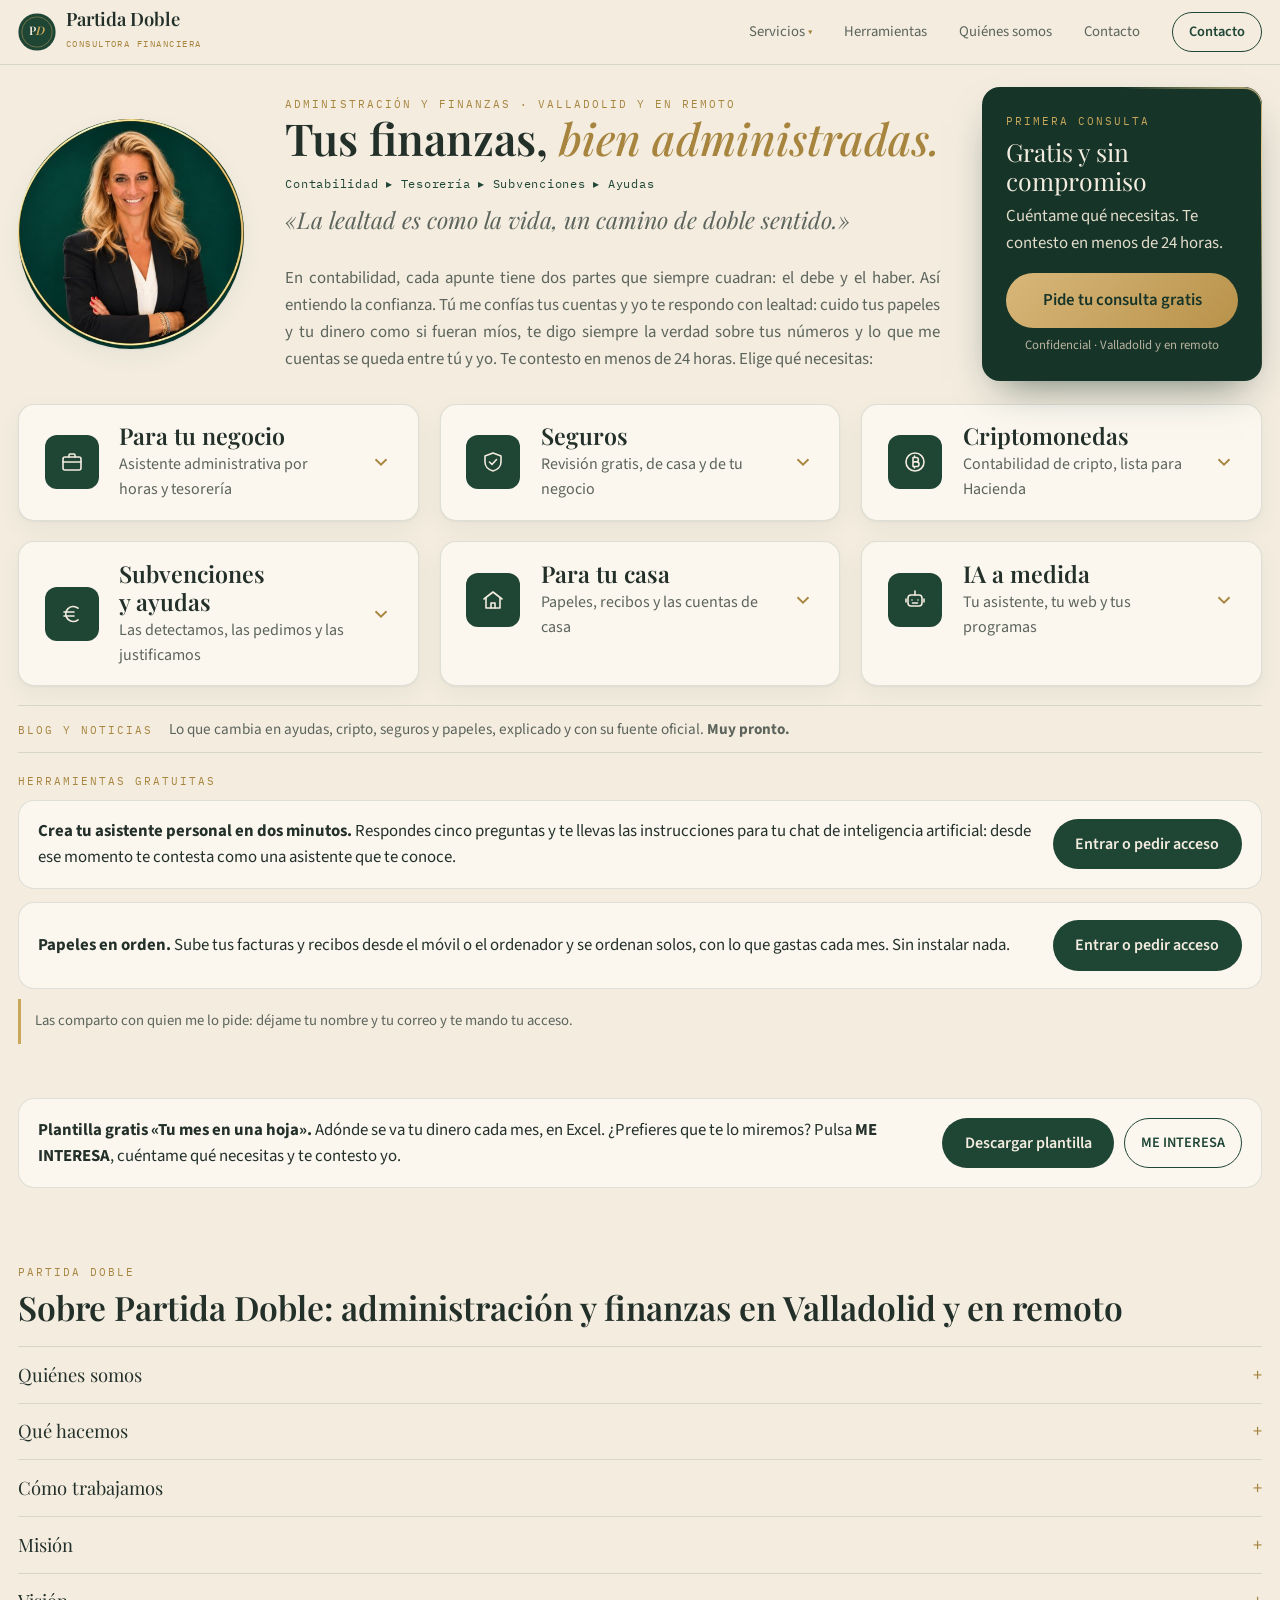
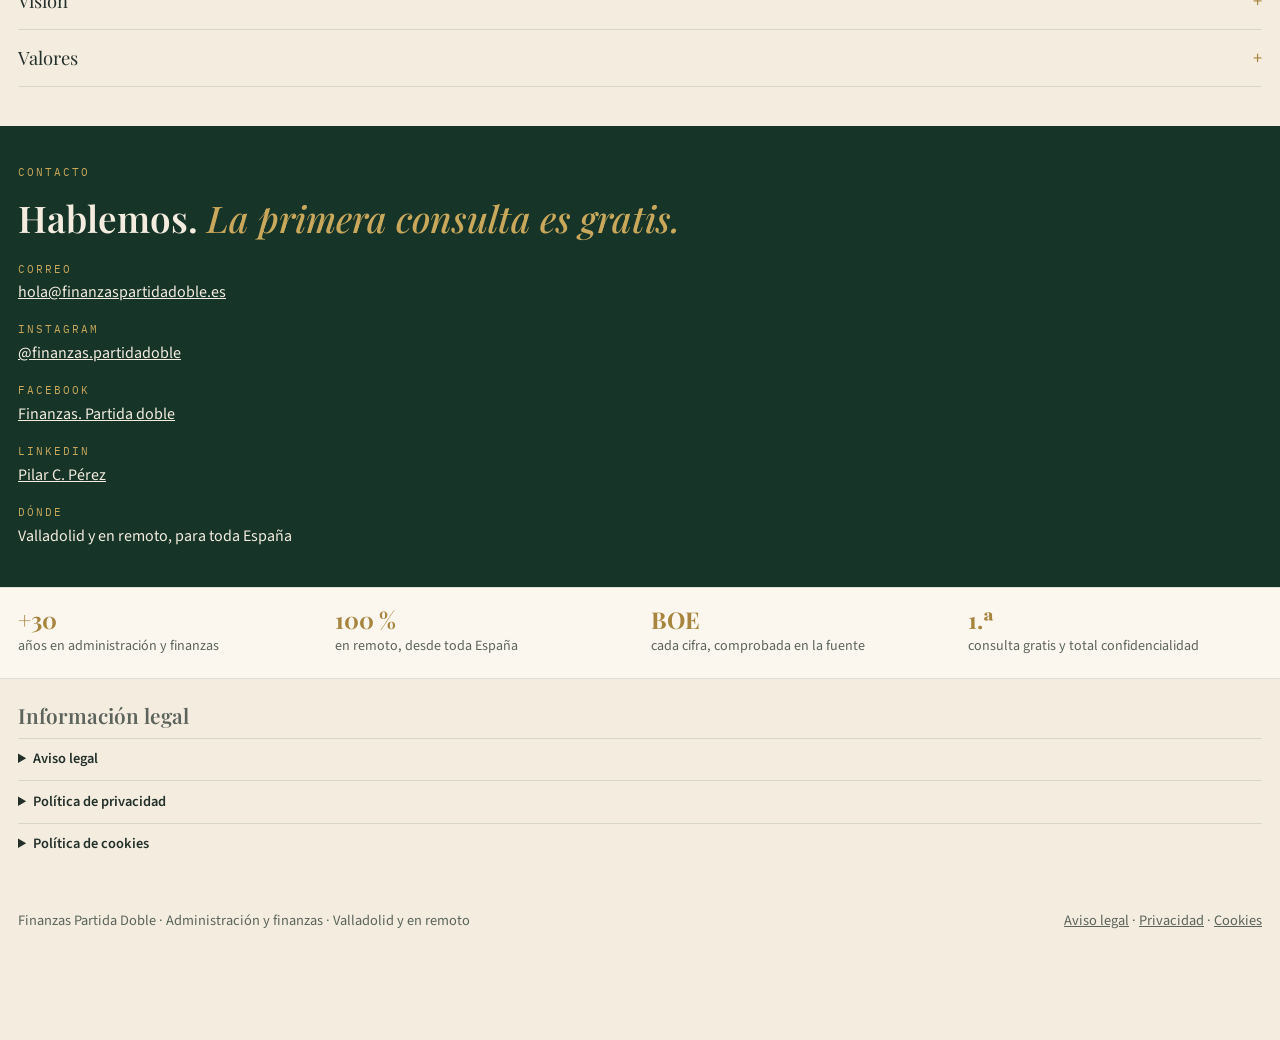
==== index.html @ 11293902 "Add files via upload" ====
<!doctype html>
<html lang="es"><head><meta charset="utf-8"><meta name="viewport" content="width=device-width,initial-scale=1,viewport-fit=cover"><meta name="robots" content="index,follow"><link rel="canonical" href="https://finanzaspartidadoble.es/">
<script type="application/ld+json">{"@context": "https://schema.org", "@type": "ProfessionalService", "name": "Finanzas Partida Doble", "url": "https://finanzaspartidadoble.es/", "image": "https://finanzaspartidadoble.es/foto_mapi.jpg", "email": "hola@finanzaspartidadoble.es", "areaServed": ["Valladolid", "Castilla y León", "España"], "founder": {"@type": "Person", "name": "Pilar C. Pérez"}, "sameAs": ["https://www.instagram.com/finanzas.partidadoble/", "https://www.facebook.com/profile.php?id=61596191204274", "https://www.linkedin.com/in/pilar-c-7b7757293/"], "description": "Asistente administrativa por horas, tesorería, subvenciones y ayudas, revisión de seguros, contabilidad de criptomonedas e IA a medida para autónomos, pequeñas empresas y familias."}</script>
<title>Finanzas Partida Doble · Administrativo por horas y subvenciones en Valladolid</title><link rel="icon" type="image/png" href="favicon.png"><link rel="apple-touch-icon" href="favicon.png">
<meta name="description" content="Asistente administrativa y administrativo por horas, tesorería para pymes y autónomos, revisión de seguros, criptomonedas ordenadas para la renta, gestión y justificación de subvenciones y ayudas del Estado, la Junta de Castilla y León y fondos europeos, y papeles de casa en orden. Valladolid y en remoto. Primera consulta gratis.">
<link rel="preconnect" href="https://fonts.googleapis.com">
<link rel="preconnect" href="https://fonts.gstatic.com" crossorigin>
<link rel="stylesheet" href="https://fonts.googleapis.com/css2?family=Playfair+Display:ital,wght@0,500;0,600;1,500&family=Source+Sans+3:wght@400;500;600&family=IBM+Plex+Mono:wght@500&display=swap">
<style>
:root{
  --fondo:#f3ecdf; --papel:#fbf7ef; --linea:#1f453522; --verde:#1f4535; --verde-h:#163428;
  --oro:#a8853f; --oro-s:#c9a85c; --tinta:#23302a; --tinta-2:#5c645c; --sobre-verde:#f3ecdf;
  --sombra:0 1px 2px #1f45350f,0 8px 24px #1f45350d;
  --f-tit:'Playfair Display',Georgia,'Times New Roman',serif;
  --f-txt:'Source Sans 3','Segoe UI',system-ui,-apple-system,sans-serif;
  --f-mono:'IBM Plex Mono',ui-monospace,Consolas,monospace;
}
@media (prefers-color-scheme: dark){:root:not([data-theme="light"]){
  --fondo:#13211b; --papel:#1a2c24; --linea:#c9a85c2b; --verde:#2b5a46; --verde-h:#0f1c17;
  --oro:#d2b06a; --oro-s:#d2b06a; --tinta:#ece4d2; --tinta-2:#b4b19f; --sobre-verde:#f3ecdf;
  --sombra:0 1px 2px #0006; color-scheme:dark}}
:root[data-theme="dark"]{
  --fondo:#13211b; --papel:#1a2c24; --linea:#c9a85c2b; --verde:#2b5a46; --verde-h:#0f1c17;
  --oro:#d2b06a; --oro-s:#d2b06a; --tinta:#ece4d2; --tinta-2:#b4b19f; --sobre-verde:#f3ecdf;
  --sombra:0 1px 2px #0006; color-scheme:dark}

*{box-sizing:border-box}
body{margin:0}
img{max-width:100%}
[hidden]{display:none!important}
body{background:var(--fondo);color:var(--tinta);font-family:var(--f-txt);font-size:1.05rem;line-height:1.55;padding-bottom:88px}
a{color:inherit}
:focus-visible{outline:2px solid var(--oro);outline-offset:3px}
.env{max-width:1280px;margin:0 auto;padding-left:max(18px,env(safe-area-inset-left,0px));padding-right:max(18px,env(safe-area-inset-right,0px))}
h1,h2,h3{font-family:var(--f-tit);font-weight:600;line-height:1.15;text-wrap:balance;margin:0}
.eti{font-family:var(--f-mono);font-size:.7rem;letter-spacing:.18em;text-transform:uppercase;color:var(--oro)}

/* cabecera */
.barra{position:sticky;top:env(safe-area-inset-top,0px);z-index:20;background:var(--fondo);border-bottom:1px solid var(--linea)}
body::before{content:"";position:fixed;inset:0 0 auto;height:env(safe-area-inset-top,0px);background:var(--fondo);z-index:21}
.barra .env{display:flex;align-items:center;justify-content:space-between;gap:1rem;padding-block:.65rem}
.marca{display:flex;align-items:center;gap:.6rem;text-decoration:none}
.marca svg{width:38px;height:38px;flex:none}
.marca b{font-family:var(--f-tit);font-size:1.15rem;font-weight:600;display:block;line-height:1.1}
.marca small{font-family:var(--f-mono);font-size:.58rem;letter-spacing:.16em;text-transform:uppercase;color:var(--oro)}
.btn{display:inline-flex;align-items:center;justify-content:center;gap:.4rem;font-weight:600;text-decoration:none;border-radius:999px;padding:.8rem 1.4rem;background:var(--verde);color:var(--sobre-verde);border:0;font-size:1rem;cursor:pointer}
.btn.fino{background:transparent;color:var(--verde);border:1.5px solid var(--verde);padding:.5rem 1rem;font-size:.9rem}
@media (prefers-color-scheme: dark){:root:not([data-theme="light"]) .btn.fino{color:var(--tinta);border-color:var(--oro)}}
:root[data-theme="dark"] .btn.fino{color:var(--tinta);border-color:var(--oro)}

/* portada */
.portada .env{padding-block:2rem 1.4rem;display:grid;grid-template-columns:auto 1fr;gap:1.2rem 1.4rem;align-items:center}
.foto{width:104px;height:104px;border-radius:50%;object-fit:cover;box-shadow:var(--sombra);max-width:100%}
.lema-foto{font-family:var(--f-tit);font-style:italic;font-size:clamp(1.3rem,4.2vw,1.65rem);line-height:1.3;color:var(--verde);margin:.8rem 0 0;max-width:30ch}
@media (prefers-color-scheme: dark){:root:not([data-theme="light"]) .lema-foto{color:var(--oro)}}
:root[data-theme="dark"] .lema-foto{color:var(--oro)}
.menu{display:flex;flex-wrap:wrap;gap:.35rem 1.2rem;padding-block:0 .6rem;font-size:.92rem}
.menu a{text-decoration:none;color:var(--tinta-2)}.menu a:hover{color:var(--oro)}
#quienes,#mision,#servicios,#contacto,#cripto,#blog{scroll-margin-top:110px}
.portada h1{font-size:clamp(1.9rem,6.4vw,3rem)}
.portada h1 i{font-style:italic;font-weight:500;color:var(--oro)}
.cuatro{margin-top:.6rem;font-family:var(--f-mono);font-size:.78rem;letter-spacing:.06em;color:var(--verde)}
@media (prefers-color-scheme: dark){:root:not([data-theme="light"]) .cuatro{color:var(--oro)}}
:root[data-theme="dark"] .cuatro{color:var(--oro)}
.portada p{grid-column:1/-1;margin:0;color:var(--tinta-2);max-width:80ch;font-size:1.1rem}
@media (min-width:760px){.foto{width:210px;height:210px;grid-row:span 2}.portada p{grid-column:2}}
@media (min-width:1100px){body .barra{display:flex;flex-wrap:wrap;align-items:center;max-width:1280px;margin:0 auto;padding-left:max(18px,env(safe-area-inset-left,0px));padding-right:max(18px,env(safe-area-inset-right,0px));left:0;right:0}body .barra .env{flex:1 1 auto;max-width:none;margin:0;padding:0;padding-block:.55rem}body .barra nav.menu{order:1;flex:0 0 auto;margin:0 0 0 auto;padding:0 2rem 0 0;max-width:none;display:flex;align-items:center;column-gap:2rem}body .barra .env .btn.fino{order:2}body .barra .env{display:contents}body .barra .marca{margin-right:auto;padding-block:.55rem}body .portada .env{padding-block:1.4rem 1rem;column-gap:2.6rem;row-gap:.6rem}body .portada .foto{width:180px;height:180px}body .portada h1{font-size:3.2rem}body .portada p{max-width:96ch;font-size:1.05rem;line-height:1.6}body .env.puertas{padding-block:.4rem 1.2rem}body .blog-linea{margin-bottom:1.2rem;padding-block:.7rem}body .puertas .puerta summary{min-height:112px;padding:1.1rem 1.6rem;grid-template-columns:54px 1fr 22px;column-gap:1.3rem}body .portada .lema-foto{font-size:1.75rem;margin-top:.5rem}body nav.menu{justify-content:flex-start;gap:.4rem 2.6rem}body .puertas .puerta .ico{width:54px;height:54px}body .puertas .puerta h2{font-size:1.45rem}body .puertas .puerta .que{font-size:1rem}body .env.puertas{gap:1.3rem}}

/* tres puertas */
.puertas{display:grid;gap:.9rem;padding-block:.6rem 2.2rem}
@media (min-width:640px){.puertas{grid-template-columns:repeat(2,1fr);align-items:stretch}}
@media (min-width:900px){.puertas{grid-template-columns:repeat(3,1fr)}}
.puerta summary{min-height:112px}
.puerta h2{font-size:1.16rem;line-height:1.2}
.puerta{background:var(--papel);border:1px solid var(--linea);border-radius:16px;box-shadow:var(--sombra);min-width:0;overflow:hidden}
.puerta summary{list-style:none;cursor:pointer;display:grid;grid-template-columns:44px 1fr 22px;gap:.9rem;align-items:center;padding:1.1rem 1.1rem}
.puerta summary::-webkit-details-marker{display:none}
.ico{width:44px;height:44px;border-radius:12px;background:var(--verde);display:grid;place-items:center}
.ico svg{width:24px;height:24px;stroke:var(--sobre-verde);fill:none;stroke-width:1.6;stroke-linecap:round;stroke-linejoin:round}
.puerta h2{font-size:1.25rem}
.puerta .que{display:block;font-size:.92rem;color:var(--tinta-2);margin-top:.15rem}
.flecha{width:22px;height:22px;stroke:var(--oro);fill:none;stroke-width:2;transition:transform .2s}
.puerta[open] .flecha{transform:rotate(180deg)}
.dentro{padding:0 1.1rem 1.2rem;border-top:1px solid var(--linea)}
.dentro ul{list-style:none;padding:0;margin:1rem 0;display:grid;gap:.55rem}
.dentro li{position:relative;padding-left:1.5rem}
.dentro li::before{content:"";position:absolute;left:.2rem;top:.62em;width:.5rem;height:.5rem;border-radius:2px;background:var(--oro-s);transform:rotate(45deg)}
.nota{font-size:.92rem;color:var(--tinta-2);margin:0 0 1rem;padding:.7rem .9rem;border-left:3px solid var(--oro-s);background:var(--fondo);border-radius:0 8px 8px 0}
.abiertas{display:grid;gap:.5rem;margin:0 0 1rem}
.abiertas div{font-size:.92rem;border:1px solid var(--linea);border-radius:10px;padding:.6rem .8rem}
.abiertas b{display:block;color:var(--tinta)}
.abiertas small{color:var(--tinta-2)}

/* franja */
.franja{border-block:1px solid var(--linea);background:var(--papel)}
.franja ul{list-style:none;margin:0;padding-block:1.2rem;display:grid;grid-template-columns:1fr 1fr;gap:1rem 1.4rem}
@media (min-width:760px){.franja ul{grid-template-columns:repeat(4,1fr)}}
.franja li{min-width:0}
.franja b{font-family:var(--f-tit);font-size:1.45rem;color:var(--oro);display:block;line-height:1.1}
.franja span{font-size:.88rem;color:var(--tinta-2)}

/* quiénes somos */
.bloque{padding-block:2.4rem}
.bloque h2.tit{font-size:clamp(1.5rem,4.6vw,2.1rem);margin:.4rem 0 1.2rem}
.acord details{border-top:1px solid var(--linea);padding-block:.85rem}
.acord details:last-child{border-bottom:1px solid var(--linea)}
.acord summary{font-family:var(--f-tit);font-size:1.15rem;cursor:pointer;display:flex;justify-content:space-between;gap:1rem}
.acord summary::after{content:"+";color:var(--oro);font-family:var(--f-txt)}
.acord details[open] summary::after{content:"–"}
.acord p{margin:.6rem 0 0;color:var(--tinta-2);max-width:100ch}
.acord .lista{margin:.6rem 0 0;padding-left:1.2rem;color:var(--tinta-2);max-width:100ch;display:grid;gap:.45rem}
.acord .lista b{color:var(--tinta)}
.acord p,.acord .lista li,.portada p,.dentro li,.nota{text-align:justify;hyphens:auto;-webkit-hyphens:auto}
html,body{overflow-x:clip}
.blog-linea{display:flex;flex-wrap:wrap;gap:.3rem 1rem;align-items:baseline;border-top:1px solid var(--linea);border-bottom:1px solid var(--linea);padding-block:.9rem;margin-bottom:2rem;color:var(--tinta-2);font-size:.95rem}
.menu{align-items:center}
.desp{position:relative}
.desp summary{list-style:none;cursor:pointer;color:var(--tinta-2)}
.desp summary::-webkit-details-marker{display:none}
.desp summary::after{content:" ▾";color:var(--oro)}
.desp[open] summary{color:var(--verde)}
.desp .caja{position:absolute;left:0;top:calc(100% + .5rem);z-index:40;background:var(--papel);border:1px solid var(--linea);border-radius:12px;box-shadow:var(--sombra);padding:.5rem;display:grid;min-width:min(250px,80vw)}
.desp .caja a{padding:.55rem .8rem;border-radius:8px;color:var(--tinta)}
.desp .caja a:hover{background:var(--fondo);color:var(--verde)}
#negocio,#subvenciones,#seguros,#casa,#ia{scroll-margin-top:120px}

.lema{font-family:var(--f-tit);font-style:italic;font-size:clamp(1.3rem,4.4vw,1.8rem);text-align:center;color:var(--verde);margin:2.2rem auto 0;max-width:28ch}
@media (prefers-color-scheme: dark){:root:not([data-theme="light"]) .lema{color:var(--oro)}}
:root[data-theme="dark"] .lema{color:var(--oro)}

/* regalo + contacto */
.regalo{display:flex;flex-wrap:wrap;gap:.8rem 1.2rem;align-items:center;justify-content:space-between;background:var(--papel);border:1px solid var(--linea);border-radius:16px;padding:1.1rem 1.2rem}
.regalo p{margin:0;min-width:0;flex:1 1 240px}
.regalo code{font-family:var(--f-mono);font-size:.8rem;background:var(--verde);color:var(--sobre-verde);padding:.2rem .5rem;border-radius:5px;letter-spacing:.06em}
.contacto{background:var(--verde-h);color:var(--sobre-verde)}
.contacto .env{padding-block:2.4rem;display:grid;gap:1rem}
.contacto h2{font-size:clamp(1.6rem,5vw,2.3rem)}
.contacto h2 i{color:var(--oro-s);font-weight:500}
.contacto .datos{display:grid;gap:.7rem;font-size:1rem}
.contacto .eti{color:var(--oro-s)}
.contacto .dato{display:block;overflow-wrap:anywhere;user-select:all}
.legal{font-size:.9rem;color:var(--tinta-2)}
.legal .env{padding-block:1.6rem}
.legal details{border-top:1px solid var(--linea);padding-block:.6rem}
.legal summary{cursor:pointer;font-weight:600;color:var(--tinta)}
.legal p,.legal li{margin:.4rem 0}

/* botón fijo */
.flota{position:fixed;left:auto;right:calc(18px + env(safe-area-inset-right,0px));transform:none;bottom:calc(14px + env(safe-area-inset-bottom,0px));z-index:30;box-shadow:0 6px 18px #0003;white-space:nowrap;padding:.85rem 1.7rem}
.aviso{background:var(--oro-s);color:#23302a;font-size:.85rem;text-align:center;padding:.45rem 1rem}

.cta-hero{display:none}
@media (min-width:1100px){
  body .portada .env{grid-template-columns:auto 1fr 280px}
  body .portada h1{font-size:2.75rem;white-space:nowrap}
  body .portada .lema-foto{font-size:1.45rem;text-align:left;hyphens:manual}
  body .portada .cta-txt{text-align:left;hyphens:manual;color:#e2dccb}
  body .portada .foto{width:230px;height:230px;align-self:center}
  .cta-hero{display:flex;flex-direction:column;gap:.5rem;grid-column:3;grid-row:1/span 2;align-self:center;position:relative;background:var(--verde-h);color:var(--sobre-verde);border-radius:18px;padding:1.6rem 1.5rem;box-shadow:0 18px 40px -18px #163428aa;overflow:hidden;isolation:isolate}
  .cta-hero::before{content:"";position:absolute;inset:0;border-radius:18px;padding:1.5px;background:conic-gradient(from var(--giro,0deg),#c9a85c00 0deg,#e6c98a 60deg,#c9a85c00 140deg,#c9a85c00 360deg);-webkit-mask:linear-gradient(#000 0 0) content-box,linear-gradient(#000 0 0);-webkit-mask-composite:xor;mask-composite:exclude;animation:giro 6s linear infinite;z-index:-1}
  .cta-hero .eti{color:var(--oro-s)}
  .cta-tit{font-family:var(--f-tit);font-size:1.55rem;line-height:1.15}
  .cta-txt{margin:0;font-size:.98rem;color:#d9d2c0;text-align:left}
  .cta-btn{margin-top:.5rem;position:relative;overflow:hidden;display:block;text-align:center;text-decoration:none;font-weight:600;padding:.9rem 1rem;border-radius:999px;background:linear-gradient(135deg,#d8b77a,#b8924a);color:#163428;box-shadow:0 0 0 0 #d8b77a88;animation:latido 2.8s ease-in-out infinite}
  .cta-btn::after{content:"";position:absolute;top:0;left:-60%;width:40%;height:100%;background:linear-gradient(100deg,transparent,#ffffff8c,transparent);transform:skewX(-20deg);animation:brillo 3.6s ease-in-out infinite}
  .cta-btn:hover{filter:brightness(1.05)}
  .cta-pie{font-size:.8rem;color:#b9b39f;text-align:center}
  body .flota{display:none}
}
@property --giro{syntax:"<angle>";inherits:false;initial-value:0deg}
@keyframes giro{to{--giro:360deg}}
@keyframes brillo{0%,55%{left:-60%}85%,100%{left:130%}}
@keyframes latido{0%,100%{box-shadow:0 0 0 0 #d8b77a66}50%{box-shadow:0 0 0 8px #d8b77a00}}
@media (prefers-reduced-motion:reduce){.cta-hero::before,.cta-btn,.cta-btn::after{animation:none}}
</style>
</head><body>
<svg width="0" height="0" style="position:absolute" aria-hidden="true"><defs>
  <symbol id="logo" viewBox="0 0 200 200">
    <circle cx="100" cy="100" r="98" fill="#1f4535"/>
    <circle cx="100" cy="100" r="80" fill="none" stroke="#c9a85c" stroke-width="2.4"/>
    <text x="100" y="116" text-anchor="middle" font-family="Playfair Display, Georgia, serif" font-weight="600" font-size="62" fill="#f3ecdf" letter-spacing="-2">P<tspan fill="#c9a85c" font-style="italic">D</tspan></text>
  </symbol>
  <symbol id="i-casa" viewBox="0 0 24 24"><path d="M3 11l9-7 9 7"/><path d="M5 10v10h14V10"/><path d="M10 20v-5h4v5"/></symbol>
  <symbol id="i-negocio" viewBox="0 0 24 24"><rect x="3" y="7" width="18" height="13" rx="2"/><path d="M9 7V5a1 1 0 0 1 1-1h4a1 1 0 0 1 1 1v2"/><path d="M3 12h18"/></symbol>
  <symbol id="i-ayudas" viewBox="0 0 24 24"><path d="M18 6.2A7.5 7.5 0 1 0 18 17.8"/><path d="M4 10h10"/><path d="M4 14h10"/></symbol>
  <symbol id="i-seguro" viewBox="0 0 24 24"><path d="M12 3l8 3v6c0 4.5-3.4 8-8 9-4.6-1-8-4.5-8-9V6z"/><path d="M8.5 12l2.5 2.5 4.5-5"/></symbol>
  <symbol id="i-cripto" viewBox="0 0 24 24"><circle cx="12" cy="12" r="9"/><path d="M10 7.5v9M10 7.5h3.2a2.2 2.2 0 0 1 0 4.4H10M10 11.9h3.7a2.3 2.3 0 0 1 0 4.6H10M11.5 6v1.5M11.5 16.5V18"/></symbol>
  <symbol id="i-blog" viewBox="0 0 24 24"><path d="M6 3h9l3 3v15H6z"/><path d="M9 9h6M9 13h6M9 17h4"/></symbol>
  <symbol id="i-ia" viewBox="0 0 24 24"><rect x="5" y="7" width="14" height="11" rx="3"/><path d="M12 3v4M9 12h.01M15 12h.01M9.5 15h5"/><path d="M3 11v3M21 11v3"/></symbol>
  <symbol id="i-flecha" viewBox="0 0 24 24"><path d="M6 9l6 6 6-6"/></symbol>
</defs></svg>


<header class="barra"><div class="env">
  <a class="marca" href="#inicio" aria-label="Partida Doble, inicio"><svg aria-hidden="true"><use href="#logo"/></svg><span><b>Partida Doble</b><small>Consultora financiera</small></span></a>
  <a class="btn fino" href="#contacto">Contacto</a>
</div>
<nav class="menu env" aria-label="Menú">
  <details class="desp"><summary>Servicios</summary>
    <div class="caja">
      <a href="#negocio">Para tu negocio</a><a href="#subvenciones">Subvenciones y ayudas</a><a href="#seguros">Seguros</a>
      <a href="#casa">Para tu casa</a><a href="#cripto">Criptomonedas</a><a href="#ia">IA a medida</a><a href="#blog">Blog y noticias</a>
    </div>
  </details>
  <a href="#herramientas">Herramientas</a><a href="#quienes">Quiénes somos</a><a href="#contacto">Contacto</a>
</nav>
</header>

<main id="inicio" lang="es">
  <section class="portada"><div class="env">
    <img class="foto" src="foto_mapi.jpg" alt="Pilar C. Pérez, Partida Doble" width="400" height="400">
    <div>
      <div class="eti">Administración y finanzas · Valladolid y en remoto</div>
      <h1>Tus finanzas, <i>bien administradas.</i></h1>
      <div class="cuatro">Contabilidad ▸ Tesorería ▸ Subvenciones ▸ Ayudas</div><!-- orden igual que LinkedIn -->
      <p class="lema-foto">«La lealtad es como la vida, un camino de doble sentido.»</p>
    </div>
    <p>En contabilidad, cada apunte tiene dos partes que siempre cuadran: el debe y el haber. Así entiendo la confianza. Tú me confías tus cuentas y yo te respondo con lealtad: cuido tus papeles y tu dinero como si fueran míos, te digo siempre la verdad sobre tus números y lo que me cuentas se queda entre tú y yo. Te contesto en menos de 24 horas. Elige qué necesitas:</p>
    <aside class="cta-hero" aria-label="Primera consulta gratis">
      <div class="eti">Primera consulta</div>
      <div class="cta-tit">Gratis y sin compromiso</div>
      <p class="cta-txt">Cuéntame qué necesitas. Te contesto en menos de 24 horas.</p>
      <a class="cta-btn" href="https://docs.google.com/forms/d/e/1FAIpQLSdJx13qDp0z784fEgZ4CgXlghzw5OWQIJFbgq5ra16Z3SvVag/viewform" target="_blank" rel="noopener">Pide tu consulta gratis</a>
      <div class="cta-pie">Confidencial · Valladolid y en remoto</div>
    </aside>
  </div></section>

  <div class="env puertas" id="servicios">

    <details class="puerta" id="negocio">
      <summary><span class="ico"><svg><use href="#i-negocio"/></svg></span><span><h2>Para tu negocio</h2><span class="que">Asistente administrativa por horas y tesorería</span></span><svg class="flecha"><use href="#i-flecha"/></svg></summary>
      <div class="dentro">
        <p class="nota">Un administrativo a jornada completa cuesta más de 25.000 € al año. Quizá te bastan unas horas.</p>
        <ul>
          <li>Tu asistente administrativa y financiera: solo las horas que necesites, en tu oficina de Valladolid o en remoto.</li>
          <li>Para pymes y autónomos: facturas y proveedores al día.</li>
          <li>Cobros reclamados a tiempo.</li>
          <li>Tesorería y previsión de caja: tu dinero, siempre a la vista.</li>
          <li>Refuerzo en cierres, bajas y vacaciones.</li>
        </ul>
        <p class="nota">La parte fiscal y laboral sigue con tu asesoría: yo me coordino con ella.</p>
        <a class="btn" href="https://docs.google.com/forms/d/e/1FAIpQLSdJx13qDp0z784fEgZ4CgXlghzw5OWQIJFbgq5ra16Z3SvVag/viewform" target="_blank" rel="noopener">Consulta gratis</a>
      </div>
    </details>

    <details class="puerta" id="seguros">
      <summary><span class="ico"><svg><use href="#i-seguro"/></svg></span><span><h2>Seguros</h2><span class="que">Revisión gratis, de casa y de tu negocio</span></span><svg class="flecha"><use href="#i-flecha"/></svg></summary>
      <div class="dentro">
        <ul>
          <li>Hogar, coche, vida, salud y los seguros de tu negocio.</li>
          <li>Te digo cuándo vence cada uno y si estás pagando de más.</li>
          <li>Te aviso antes de cada renovación, para que decidas con tiempo.</li>
        </ul>
        <a class="btn" href="https://docs.google.com/forms/d/e/1FAIpQLSdJx13qDp0z784fEgZ4CgXlghzw5OWQIJFbgq5ra16Z3SvVag/viewform" target="_blank" rel="noopener">Revisa mis seguros</a>
      </div>
    </details>
    <details class="puerta" id="cripto">
      <summary><span class="ico"><svg><use href="#i-cripto"/></svg></span><span><h2>Criptomonedas</h2><span class="que">Contabilidad de cripto, lista para Hacienda</span></span><svg class="flecha"><use href="#i-flecha"/></svg></summary>
      <div class="dentro">
        <ul>
          <li>Compras, ventas, cambios entre monedas y monederos: todo ordenado y cuadrado.</li>
          <li>Tus movimientos del año, listos para la renta.</li>
          <li>Para particulares y para empresas que cobran o invierten en cripto.</li>
        </ul>
        <p class="nota">Modelo 721: si a 31 de diciembre tienes más de 50.000 € en criptomonedas fuera de España, hay que informar a Hacienda del 1 de enero al 31 de marzo. <small>Fuente: Orden HFP/886/2023.</small></p>
        <a class="btn" href="https://docs.google.com/forms/d/e/1FAIpQLSdJx13qDp0z784fEgZ4CgXlghzw5OWQIJFbgq5ra16Z3SvVag/viewform" target="_blank" rel="noopener">Consulta gratis</a>
      </div>
    </details>

    <details class="puerta" id="subvenciones">
      <summary><span class="ico"><svg><use href="#i-ayudas"/></svg></span><span><h2>Subvenciones y ayudas</h2><span class="que">Las detectamos, las pedimos y las justificamos</span></span><svg class="flecha"><use href="#i-flecha"/></svg></summary>
      <div class="dentro">
        <ul>
          <li><b>Detectamos</b> en 48 horas a qué subvenciones puedes optar: del Estado, de la Junta de Castilla y León, de tu ayuntamiento y fondos europeos.</li>
          <li><b>Te avisamos</b> cuando sale una convocatoria que encaja contigo: revisamos cada día las bases de datos oficiales.</li>
          <li><b>Preparamos y presentamos</b> la solicitud, con todos los plazos controlados.</li>
          <li><b>Justificamos</b> la subvención una vez concedida, para que la cobres entera.</li>
        </ul>
        <div class="eti" style="margin-bottom:.5rem">Abiertas ahora · 13/11/2026</div>
        <div class="abiertas">
          <div><b>Hasta 1.800 € para tu programa de gestión</b><small>BOCYL 28/10/2026 · BDNS 937837</small></div>
          <div><b>35 % de la inversión para abrir un negocio</b><small>Hasta el 31/12/2026 · BOCYL 13/05/2026 · BDNS 904581</small></div>
          <div><b>110 € o 128 € al mes durante 3 años por contratar</b><small>Real Decreto-ley 1/2023, art. 21</small></div>
          <div><b>45 % de tu proyecto para vender fuera</b><small>Hasta el 28/02/2027 · BOCYL 16/07/2026 · BDNS 919073</small></div>
        </div>
        <a class="btn" href="https://docs.google.com/forms/d/e/1FAIpQLSdJx13qDp0z784fEgZ4CgXlghzw5OWQIJFbgq5ra16Z3SvVag/viewform" target="_blank" rel="noopener">Consulta gratis</a>
      </div>
    </details>
    <details class="puerta" id="casa">
      <summary><span class="ico"><svg><use href="#i-casa"/></svg></span><span><h2>Para tu casa</h2><span class="que">Papeles, recibos y las cuentas de casa</span></span><svg class="flecha"><use href="#i-flecha"/></svg></summary>
      <div class="dentro">
        <ul>
          <li>Haces una foto o reenvías el correo; yo lo guardo en tu carpeta.</li>
          <li>Te aviso antes de que venza un seguro o un recibo.</li>
          <li>Tu presupuesto del mes, claro y en una hoja.</li>
          <li>Las ayudas para familias que te corresponden, por hijos o por vivienda.</li>
          <li>Qué papeles guardar y cuántos años, sin dudas.</li>
        </ul>
        <a class="btn" href="https://docs.google.com/forms/d/e/1FAIpQLSdJx13qDp0z784fEgZ4CgXlghzw5OWQIJFbgq5ra16Z3SvVag/viewform" target="_blank" rel="noopener">Consulta gratis</a>
      </div>
    </details>
    <details class="puerta" id="ia">
      <summary><span class="ico"><svg><use href="#i-ia"/></svg></span><span><h2>IA a medida</h2><span class="que">Tu asistente, tu web y tus programas</span></span><svg class="flecha"><use href="#i-flecha"/></svg></summary>
      <div class="dentro">
        <ul>
          <li>Te lee el correo y te dice lo importante.</li>
          <li>Te ordena los papeles y te recuerda cada plazo.</li>
          <li>Cada mañana, el resumen de tu día en el móvil.</li>
          <li>Instalado en tu ordenador y configurado a tu manera: tus datos se quedan contigo.</li>
          <li>Tu web sencilla y clara, lista para que te encuentren en Google, en una semana.</li>
          <li>Programas y Excel a medida (control de cobros, tesorería, presupuestos o lo que necesites), en 2 o 3 días.</li>
          <li>Una aplicación para llevar las cuentas de casa desde el móvil.</li>
        </ul>
        <a class="btn" href="https://docs.google.com/forms/d/e/1FAIpQLSdJx13qDp0z784fEgZ4CgXlghzw5OWQIJFbgq5ra16Z3SvVag/viewform" target="_blank" rel="noopener">Consulta gratis</a>
      </div>
    </details>
  </div>
  <div class="env" id="blog"><div class="blog-linea"><span class="eti">Blog y noticias</span><span>Lo que cambia en ayudas, cripto, seguros y papeles, explicado y con su fuente oficial. <b>Muy pronto.</b></span></div></div>






  <section class="bloque" id="herramientas" style="padding-top:0"><div class="env">
    <div class="eti" style="margin-bottom:.6rem">Herramientas gratuitas</div>
    <div class="regalo">
      <p><b>Crea tu asistente personal en dos minutos.</b> Respondes cinco preguntas y te llevas las instrucciones para tu chat de inteligencia artificial: desde ese momento te contesta como una asistente que te conoce.</p>
      <a class="btn" href="asistente/">Entrar o pedir acceso</a>
    </div>
    <div class="regalo" style="margin-top:.8rem">
      <p><b>Papeles en orden.</b> Sube tus facturas y recibos desde el móvil o el ordenador y se ordenan solos, con lo que gastas cada mes. Sin instalar nada.</p>
      <a class="btn" href="papeles/">Entrar o pedir acceso</a>
    </div>
    <p class="nota" style="margin-top:.6rem">Las comparto con quien me lo pide: déjame tu nombre y tu correo y te mando tu acceso.</p>
  </div></section>

  <section class="bloque" style="padding-top:0"><div class="env">
    <div class="regalo">
      <p><b>Plantilla gratis «Tu mes en una hoja».</b> Adónde se va tu dinero cada mes, en Excel. ¿Prefieres que te lo miremos? Pulsa <b>ME INTERESA</b>, cuéntame qué necesitas y te contesto yo.</p>
      <span style="display:flex;flex-wrap:wrap;gap:.6rem"><a class="btn" href="plantillas/Tu_mes_en_una_hoja.xlsx" download>Descargar plantilla</a><a class="btn fino" href="https://docs.google.com/forms/d/e/1FAIpQLSdJx13qDp0z784fEgZ4CgXlghzw5OWQIJFbgq5ra16Z3SvVag/viewform" target="_blank" rel="noopener">ME INTERESA</a></span>
    </div>
  </div></section>

  <section class="bloque" id="quienes"><div class="env">
    <div class="eti">Partida Doble</div>
    <h2 class="tit">Sobre Partida Doble: administración y finanzas en Valladolid y en remoto</h2>
    <div class="acord">
      <details><summary>Quiénes somos</summary>
        <p>Soy Pilar C. Pérez, y detrás de Partida Doble hay más de 30 años en administración y finanzas: compras y proveedores, contabilidad y la tesorería de una multinacional, como apoyo directo al responsable de tesorería.</p>
        <p>Fui socia fundadora de una empresa, llevé la asesoría contable y fiscal de autónomos, pymes y profesionales, y gané el primer premio de un concurso de iniciativas emprendedoras.</p>
        <p>Partida Doble nace para poner toda esa experiencia al alcance de las familias y de los negocios pequeños, que también merecen tener sus cuentas en orden.</p>
      </details>
      <details><summary>Qué hacemos</summary>
        <ul class="lista">
          <li><b>Para tu negocio:</b> la parte administrativa por horas (facturas, cobros y pagos, tesorería y previsión de caja), en remoto o en tu oficina de Valladolid.</li>
          <li><b>Subvenciones y ayudas:</b> te digo cuáles te tocan, preparo la solicitud y te acompaño hasta cobrarlas.</li>
          <li><b>Seguros:</b> revisión gratis de lo que pagas y aviso antes de cada vencimiento.</li>
          <li><b>Para tu casa:</b> tus papeles, recibos y cuentas de casa, ordenados y siempre a mano.</li>
          <li><b>Criptomonedas:</b> tus movimientos ordenados y cuadrados, listos para Hacienda.</li>
        </ul>
      </details>
      <details><summary>Cómo trabajamos</summary>
        <ol class="lista">
          <li><b>Hablamos.</b> La primera consulta es gratis: vemos qué necesitas.</li>
          <li><b>Me mandas tus papeles.</b> Una foto o un correo, cuando te venga bien.</li>
          <li><b>Lo pongo en orden.</b> Cada cosa en su sitio, con la normativa comprobada.</li>
          <li><b>Recibes tus números.</b> Claros, cada mes, con los plazos y las ayudas que te tocan.</li>
        </ol>
      </details>
      <details id="mision"><summary>Misión</summary>
        <p>Que cualquier familia o pequeño negocio tenga sus cuentas en orden y sepa siempre dónde está su dinero, para decidir con calma y sin sustos.</p>
      </details>
      <details><summary>Visión</summary>
        <p>Ser la administración de confianza de familias y pequeños negocios, en Valladolid y en toda España: cercana, rigurosa y al alcance de cualquiera, aunque sea por horas.</p>
      </details>
      <details><summary>Valores</summary>
        <ul class="lista">
          <li><b>Orden.</b> Cada papel y cada euro, en su sitio.</li>
          <li><b>Confidencialidad.</b> Tus datos son tuyos y no salen de tu carpeta.</li>
          <li><b>Rigor.</b> Cada cifra, comprobada en la fuente oficial: BOE, BOCYL o Hacienda.</li>
          <li><b>Cercanía.</b> Hablas siempre con la misma persona.</li>
          <li><b>Lealtad.</b> La lealtad es como la vida, un camino de doble sentido: tú confías en mí y yo respondo por ti, siempre.</li>
        </ul>
      </details>
    </div>
  </div></section>

  <section class="contacto" id="contacto"><div class="env">
    <div class="eti">Contacto</div>
    <h2>Hablemos. <i>La primera consulta es gratis.</i></h2>
    <div class="datos">
      <div><span class="eti">Correo</span><a class="dato" href="mailto:hola@finanzaspartidadoble.es">hola@finanzaspartidadoble.es</a></div>
      <div><span class="eti">Instagram</span><a class="dato" href="https://www.instagram.com/finanzas.partidadoble/" target="_blank" rel="noopener">@finanzas.partidadoble</a></div>
      <div><span class="eti">Facebook</span><a class="dato" href="https://www.facebook.com/profile.php?id=61596191204274" target="_blank" rel="noopener">Finanzas. Partida doble</a></div>
      <div><span class="eti">LinkedIn</span><a class="dato" href="https://www.linkedin.com/in/pilar-c-7b7757293/" target="_blank" rel="noopener">Pilar C. Pérez</a></div>
      <div><span class="eti">Dónde</span><span class="dato">Valladolid y en remoto, para toda España</span></div>
    </div>
  </div></section>

  <div class="franja"><ul class="env">
    <li><b>+30</b><span>años en administración y finanzas</span></li>
    <li><b>100 %</b><span>en remoto, desde toda España</span></li>
    <li><b>BOE</b><span>cada cifra, comprobada en la fuente</span></li>
    <li><b>1.ª</b><span>consulta gratis y total confidencialidad</span></li>
  </ul></div>

  <section class="legal"><div class="env">
    <h2 style="font-family:var(--f-tit);font-size:1.3rem;margin:0 0 .6rem">Información legal</h2>
    <details id="aviso-legal">
      <summary>Aviso legal</summary>
      <p>En cumplimiento del artículo 10 de la Ley 34/2002, de servicios de la sociedad de la información y de comercio electrónico (LSSI):</p>
      <ul>
        <li><b>Titular:</b> Pilar C. Pérez, con el nombre comercial Partida Doble.</li>
        <li><b>NIF:</b> 12383912E</li>
        <li><b>Domicilio:</b> Paseo de Zorrilla, 24 · 47006 Valladolid</li>
        <li><b>Correo:</b> hola@finanzaspartidadoble.es</li>
      </ul>
      <p><b>Información general.</b> Los consejos y listas de ayudas de esta web son orientativos y se basan en la normativa vigente cuando se publican. Para tu caso concreto, lo vemos en la primera consulta.</p>
      <p><b>Seguros.</b> La mediación de seguros la realiza un corredor de seguros inscrito en el registro de la DGSFP con la clave J3504.</p>
      <p><b>Contenidos.</b> Los textos, imágenes, logotipo y plantillas son de Partida Doble. Puedes compartirlos citando la fuente.</p>
      <p><b>Ley aplicable.</b> Esta web se rige por la ley española.</p>
    </details>
    <details id="privacidad">
      <summary>Política de privacidad</summary>
      <p>Según el Reglamento (UE) 2016/679 (RGPD) y la Ley Orgánica 3/2018 (LOPDGDD):</p>
      <ul>
        <li><b>Responsable:</b> Pilar C. Pérez (Partida Doble), finanzas.partidadoble@gmail.com.</li>
        <li><b>Qué datos:</b> los que nos das en el formulario o por mensaje: nombre, teléfono, correo y lo que necesitas.</li>
        <li><b>Para qué:</b> llamarte, contestar tu consulta y, si contratas, prestarte el servicio.</li>
        <li><b>Base legal:</b> tu consentimiento al enviar el formulario (art. 6.1.a RGPD) y, si contratas, el contrato (art. 6.1.b).</li>
        <li><b>Cuánto tiempo:</b> mientras trabajemos juntos y después el que exija la ley. Si no llegas a contratar, se borran al cabo de un año.</li>
        <li><b>Quién más los ve:</b> nadie; no se ceden ni se venden. El formulario y el correo funcionan con Google, como encargado del tratamiento, con la protección del Marco de Privacidad de Datos UE-EE. UU.</li>
        <li><b>Tus derechos:</b> acceso, rectificación, supresión, limitación, oposición, portabilidad y retirada del consentimiento en finanzas.partidadoble@gmail.com. Puedes reclamar ante la Agencia Española de Protección de Datos (aepd.es).</li>
      </ul>
    </details>
    <details id="cookies">
      <summary>Política de cookies</summary>
      <p>Esta web no instala cookies de análisis, publicidad ni seguimiento, por eso no te pedimos que aceptes nada. Los tipos de letra se cargan desde Google Fonts, que no guarda cookies en tu navegador.</p>
    </details>
  </div></section>
</main>
<footer class="legal"><div class="env" style="padding-block:1.2rem;display:flex;flex-wrap:wrap;gap:.6rem 1.4rem;justify-content:space-between"><span>Finanzas Partida Doble · Administración y finanzas · Valladolid y en remoto</span><span><a href="#aviso-legal">Aviso legal</a> · <a href="#privacidad">Privacidad</a> · <a href="#cookies">Cookies</a></span></div></footer>


<a class="btn flota" href="https://docs.google.com/forms/d/e/1FAIpQLSdJx13qDp0z784fEgZ4CgXlghzw5OWQIJFbgq5ra16Z3SvVag/viewform" target="_blank" rel="noopener">Consulta gratis</a>

<script>
(function(){
  function abrir(){
    var id = location.hash.slice(1); if(!id) return;
    var d = document.getElementById(id);
    if(d && d.tagName === 'DETAILS'){ d.open = true; d.scrollIntoView({behavior:'smooth', block:'start'}); }
    var m = document.querySelector('.desp'); if(m) m.open = false;
  }
  addEventListener('hashchange', abrir); abrir();
  document.querySelectorAll('.desp .caja a').forEach(function(a){ a.addEventListener('click', function(){ setTimeout(abrir, 0); }); });
})();
</script>
</body></html>
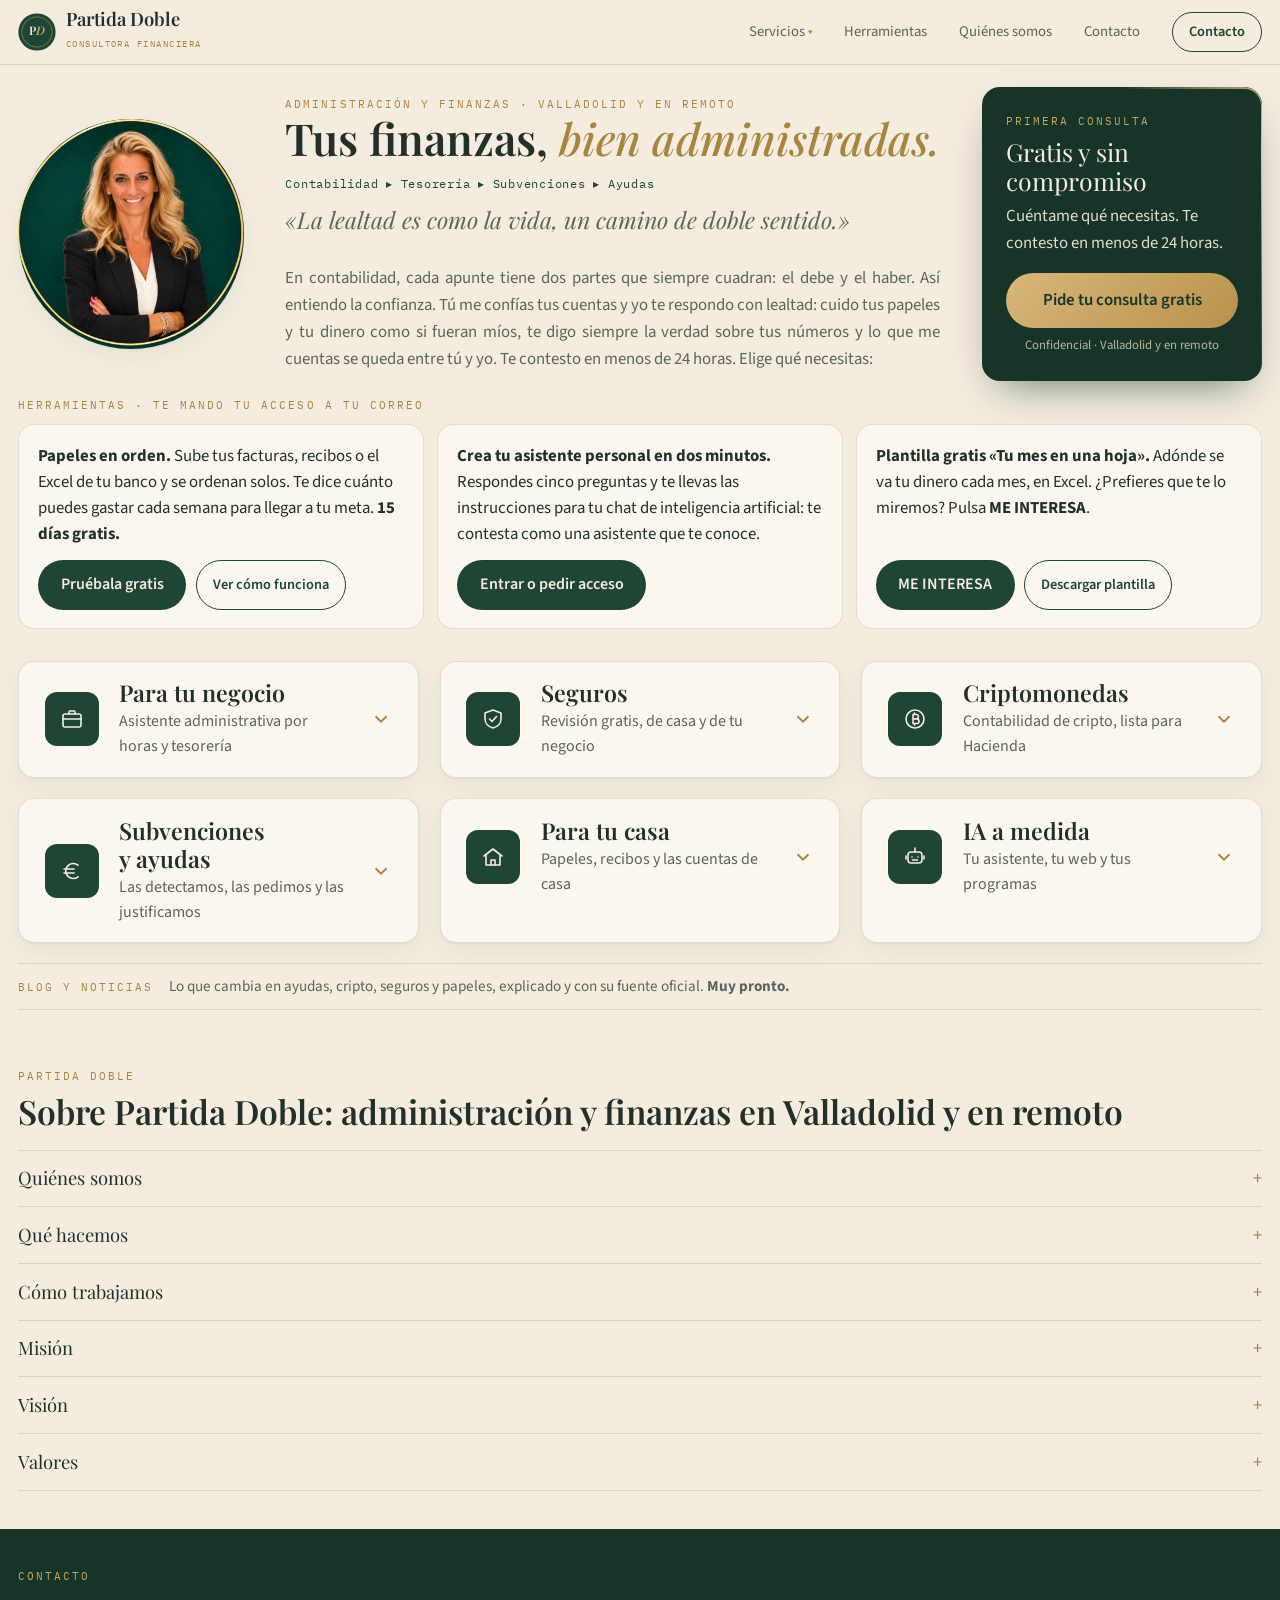
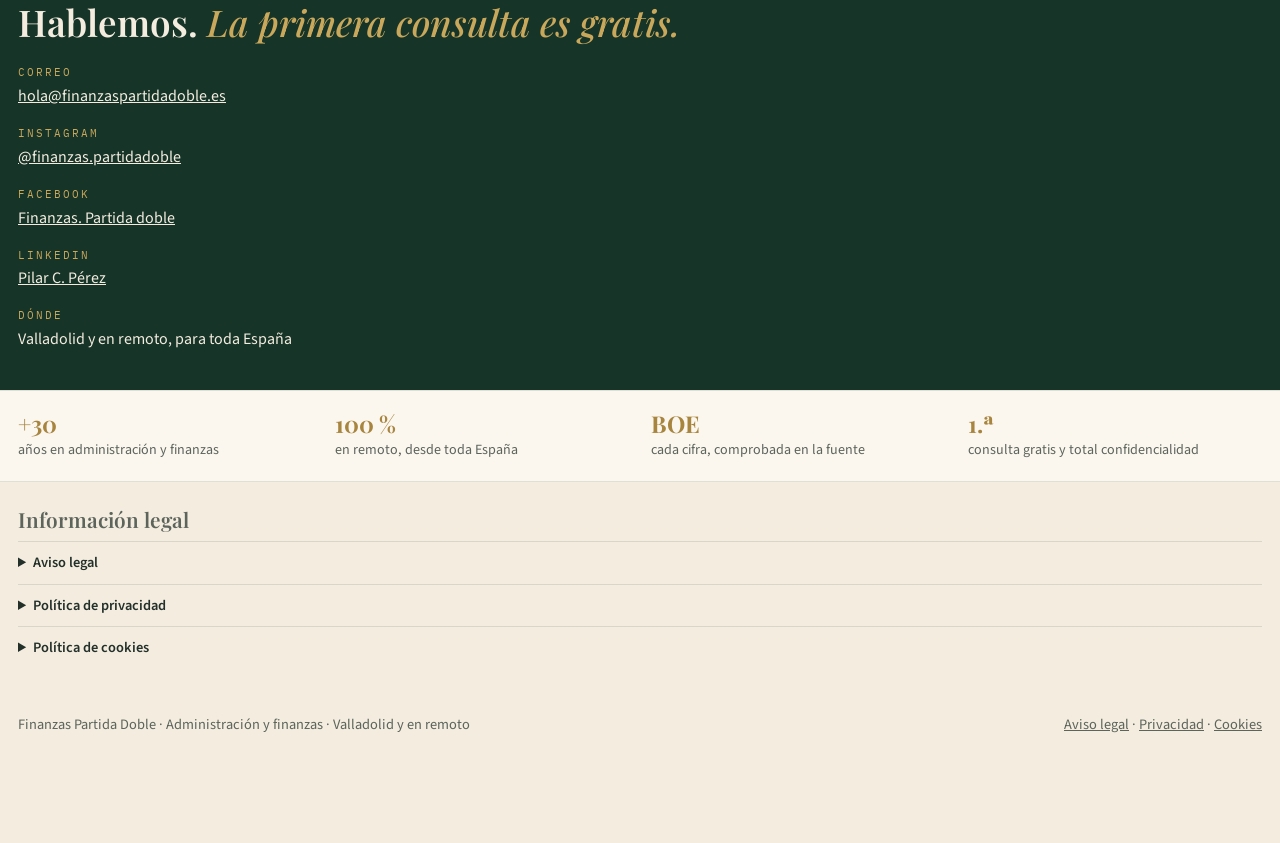
==== commit 539454eb: "Add files via upload" ====
--- a/index.html
+++ b/index.html
@@ -31,7 +31,7 @@
 body{background:var(--fondo);color:var(--tinta);font-family:var(--f-txt);font-size:1.05rem;line-height:1.55;padding-bottom:88px}
 a{color:inherit}
 :focus-visible{outline:2px solid var(--oro);outline-offset:3px}
-.env{max-width:1280px;margin:0 auto;padding-left:max(18px,env(safe-area-inset-left,0px));padding-right:max(18px,env(safe-area-inset-right,0px))}
+.env{max-width:1520px;margin:0 auto;padding-left:max(18px,env(safe-area-inset-left,0px));padding-right:max(18px,env(safe-area-inset-right,0px))}
 h1,h2,h3{font-family:var(--f-tit);font-weight:600;line-height:1.15;text-wrap:balance;margin:0}
 .eti{font-family:var(--f-mono);font-size:.7rem;letter-spacing:.18em;text-transform:uppercase;color:var(--oro)}
 
@@ -131,6 +131,9 @@
 /* regalo + contacto */
 .regalo{display:flex;flex-wrap:wrap;gap:.8rem 1.2rem;align-items:center;justify-content:space-between;background:var(--papel);border:1px solid var(--linea);border-radius:16px;padding:1.1rem 1.2rem}
 .regalo p{margin:0;min-width:0;flex:1 1 240px}
+.regalos{display:grid;gap:.8rem;margin-top:.2rem}
+@media (min-width:900px){.regalos{grid-template-columns:repeat(3,1fr)}.regalos .regalo{flex-direction:column;align-items:flex-start;justify-content:space-between}.regalos .regalo p{flex:1 1 auto}}
+.herr-arriba{padding-block:0 1.6rem}
 .regalo code{font-family:var(--f-mono);font-size:.8rem;background:var(--verde);color:var(--sobre-verde);padding:.2rem .5rem;border-radius:5px;letter-spacing:.06em}
 .contacto{background:var(--verde-h);color:var(--sobre-verde)}
 .contacto .env{padding-block:2.4rem;display:grid;gap:1rem}
@@ -225,6 +228,25 @@
     </aside>
   </div></section>
 
+
+  <section class="herr-arriba" id="herramientas"><div class="env">
+    <div class="eti" style="margin-bottom:.6rem">Herramientas · te mando tu acceso a tu correo</div>
+    <div class="regalos">
+      <div class="regalo">
+        <p><b>Papeles en orden.</b> Sube tus facturas, recibos o el Excel de tu banco y se ordenan solos. Te dice cuánto puedes gastar cada semana para llegar a tu meta. <b>15 días gratis.</b></p>
+        <span style="display:flex;flex-wrap:wrap;gap:.6rem"><a class="btn" href="papeles/">Pruébala gratis</a><a class="btn fino" href="papeles/?demo=1">Ver cómo funciona</a></span>
+      </div>
+      <div class="regalo">
+        <p><b>Crea tu asistente personal en dos minutos.</b> Respondes cinco preguntas y te llevas las instrucciones para tu chat de inteligencia artificial: te contesta como una asistente que te conoce.</p>
+        <a class="btn" href="asistente/">Entrar o pedir acceso</a>
+      </div>
+      <div class="regalo">
+        <p><b>Plantilla gratis «Tu mes en una hoja».</b> Adónde se va tu dinero cada mes, en Excel. ¿Prefieres que te lo miremos? Pulsa <b>ME INTERESA</b>.</p>
+        <span style="display:flex;flex-wrap:wrap;gap:.6rem"><a class="btn" href="https://docs.google.com/forms/d/e/1FAIpQLSdJx13qDp0z784fEgZ4CgXlghzw5OWQIJFbgq5ra16Z3SvVag/viewform" target="_blank" rel="noopener">ME INTERESA</a><a class="btn fino" href="plantillas/Tu_mes_en_una_hoja.xlsx" download>Descargar plantilla</a></span>
+      </div>
+    </div>
+  </div></section>
+
   <div class="env puertas" id="servicios">
 
     <details class="puerta" id="negocio">
@@ -239,7 +261,6 @@
           <li>Refuerzo en cierres, bajas y vacaciones.</li>
         </ul>
         <p class="nota">La parte fiscal y laboral sigue con tu asesoría: yo me coordino con ella.</p>
-        <a class="btn" href="https://docs.google.com/forms/d/e/1FAIpQLSdJx13qDp0z784fEgZ4CgXlghzw5OWQIJFbgq5ra16Z3SvVag/viewform" target="_blank" rel="noopener">Consulta gratis</a>
       </div>
     </details>
 
@@ -251,7 +272,6 @@
           <li>Te digo cuándo vence cada uno y si estás pagando de más.</li>
           <li>Te aviso antes de cada renovación, para que decidas con tiempo.</li>
         </ul>
-        <a class="btn" href="https://docs.google.com/forms/d/e/1FAIpQLSdJx13qDp0z784fEgZ4CgXlghzw5OWQIJFbgq5ra16Z3SvVag/viewform" target="_blank" rel="noopener">Revisa mis seguros</a>
       </div>
     </details>
     <details class="puerta" id="cripto">
@@ -263,7 +283,6 @@
           <li>Para particulares y para empresas que cobran o invierten en cripto.</li>
         </ul>
         <p class="nota">Modelo 721: si a 31 de diciembre tienes más de 50.000 € en criptomonedas fuera de España, hay que informar a Hacienda del 1 de enero al 31 de marzo. <small>Fuente: Orden HFP/886/2023.</small></p>
-        <a class="btn" href="https://docs.google.com/forms/d/e/1FAIpQLSdJx13qDp0z784fEgZ4CgXlghzw5OWQIJFbgq5ra16Z3SvVag/viewform" target="_blank" rel="noopener">Consulta gratis</a>
       </div>
     </details>
 
@@ -283,7 +302,6 @@
           <div><b>110 € o 128 € al mes durante 3 años por contratar</b><small>Real Decreto-ley 1/2023, art. 21</small></div>
           <div><b>45 % de tu proyecto para vender fuera</b><small>Hasta el 28/02/2027 · BOCYL 16/07/2026 · BDNS 919073</small></div>
         </div>
-        <a class="btn" href="https://docs.google.com/forms/d/e/1FAIpQLSdJx13qDp0z784fEgZ4CgXlghzw5OWQIJFbgq5ra16Z3SvVag/viewform" target="_blank" rel="noopener">Consulta gratis</a>
       </div>
     </details>
     <details class="puerta" id="casa">
@@ -296,7 +314,6 @@
           <li>Las ayudas para familias que te corresponden, por hijos o por vivienda.</li>
           <li>Qué papeles guardar y cuántos años, sin dudas.</li>
         </ul>
-        <a class="btn" href="https://docs.google.com/forms/d/e/1FAIpQLSdJx13qDp0z784fEgZ4CgXlghzw5OWQIJFbgq5ra16Z3SvVag/viewform" target="_blank" rel="noopener">Consulta gratis</a>
       </div>
     </details>
     <details class="puerta" id="ia">
@@ -311,36 +328,10 @@
           <li>Programas y Excel a medida (control de cobros, tesorería, presupuestos o lo que necesites), en 2 o 3 días.</li>
           <li>Una aplicación para llevar las cuentas de casa desde el móvil.</li>
         </ul>
-        <a class="btn" href="https://docs.google.com/forms/d/e/1FAIpQLSdJx13qDp0z784fEgZ4CgXlghzw5OWQIJFbgq5ra16Z3SvVag/viewform" target="_blank" rel="noopener">Consulta gratis</a>
       </div>
     </details>
   </div>
   <div class="env" id="blog"><div class="blog-linea"><span class="eti">Blog y noticias</span><span>Lo que cambia en ayudas, cripto, seguros y papeles, explicado y con su fuente oficial. <b>Muy pronto.</b></span></div></div>
-
-
-
-
-
-
-  <section class="bloque" id="herramientas" style="padding-top:0"><div class="env">
-    <div class="eti" style="margin-bottom:.6rem">Herramientas gratuitas</div>
-    <div class="regalo">
-      <p><b>Crea tu asistente personal en dos minutos.</b> Respondes cinco preguntas y te llevas las instrucciones para tu chat de inteligencia artificial: desde ese momento te contesta como una asistente que te conoce.</p>
-      <a class="btn" href="asistente/">Entrar o pedir acceso</a>
-    </div>
-    <div class="regalo" style="margin-top:.8rem">
-      <p><b>Papeles en orden.</b> Sube tus facturas y recibos desde el móvil o el ordenador y se ordenan solos, con lo que gastas cada mes. Sin instalar nada.</p>
-      <a class="btn" href="papeles/">Entrar o pedir acceso</a>
-    </div>
-    <p class="nota" style="margin-top:.6rem">Las comparto con quien me lo pide: déjame tu nombre y tu correo y te mando tu acceso.</p>
-  </div></section>
-
-  <section class="bloque" style="padding-top:0"><div class="env">
-    <div class="regalo">
-      <p><b>Plantilla gratis «Tu mes en una hoja».</b> Adónde se va tu dinero cada mes, en Excel. ¿Prefieres que te lo miremos? Pulsa <b>ME INTERESA</b>, cuéntame qué necesitas y te contesto yo.</p>
-      <span style="display:flex;flex-wrap:wrap;gap:.6rem"><a class="btn" href="plantillas/Tu_mes_en_una_hoja.xlsx" download>Descargar plantilla</a><a class="btn fino" href="https://docs.google.com/forms/d/e/1FAIpQLSdJx13qDp0z784fEgZ4CgXlghzw5OWQIJFbgq5ra16Z3SvVag/viewform" target="_blank" rel="noopener">ME INTERESA</a></span>
-    </div>
-  </div></section>
 
   <section class="bloque" id="quienes"><div class="env">
     <div class="eti">Partida Doble</div>
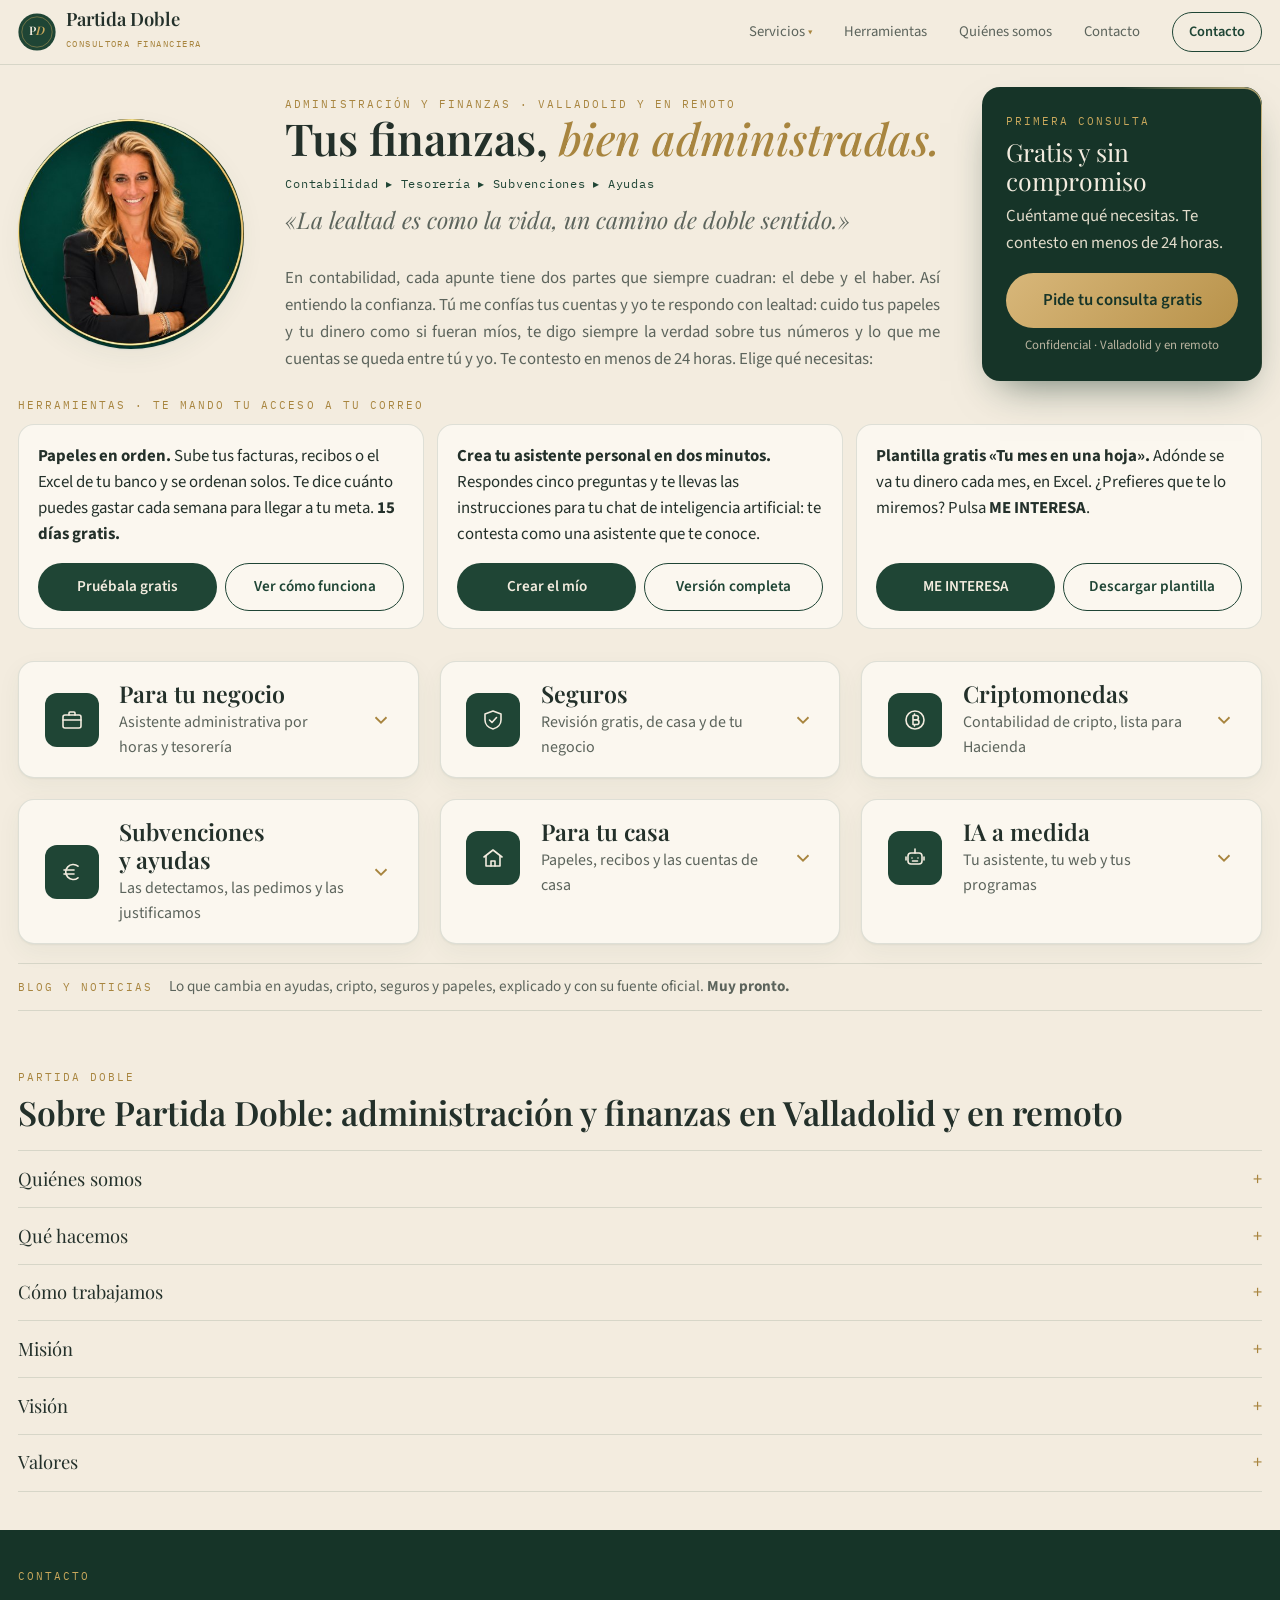
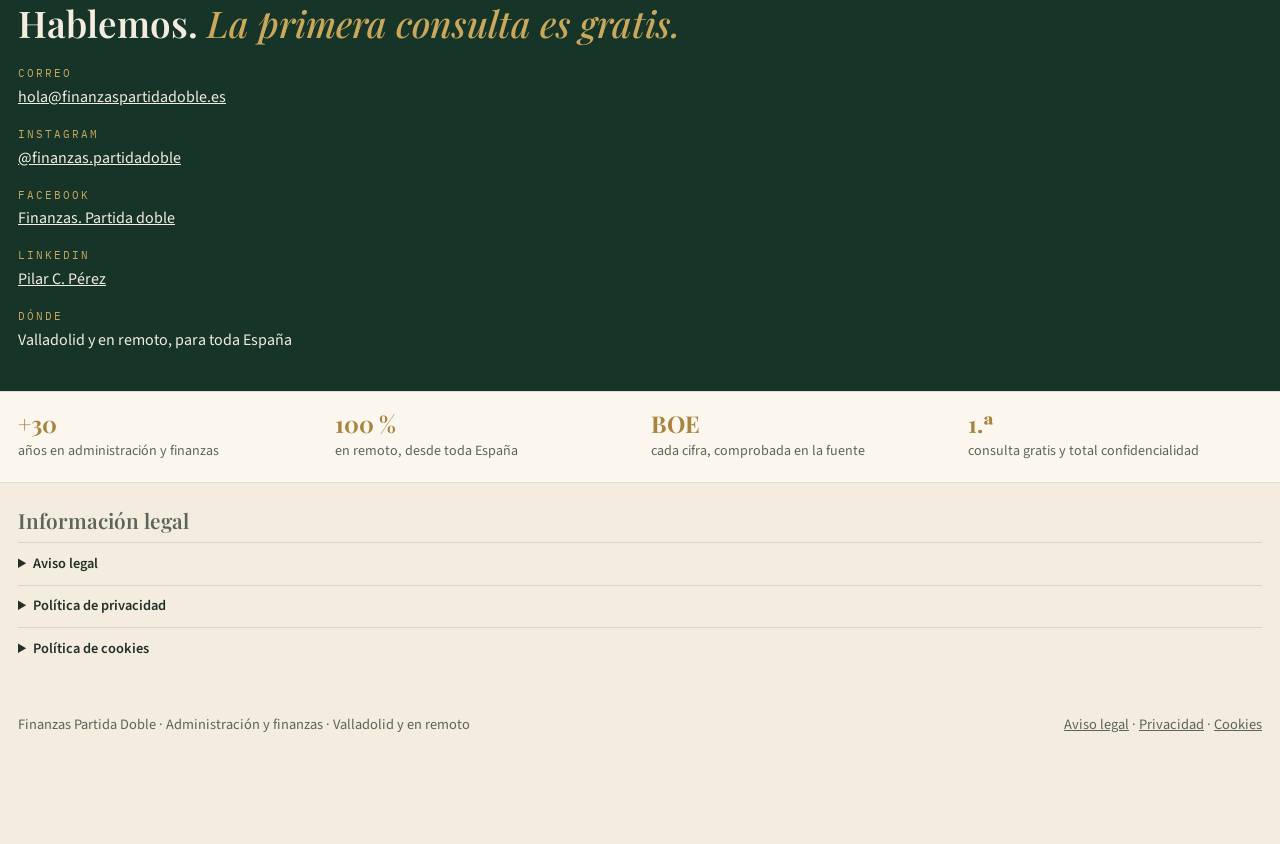
==== commit 9ded0793: "Add files via upload" ====
--- a/index.html
+++ b/index.html
@@ -134,6 +134,9 @@
 .regalos{display:grid;gap:.8rem;margin-top:.2rem}
 @media (min-width:900px){.regalos{grid-template-columns:repeat(3,1fr)}.regalos .regalo{flex-direction:column;align-items:flex-start;justify-content:space-between}.regalos .regalo p{flex:1 1 auto}}
 .herr-arriba{padding-block:0 1.6rem}
+.regalos .dos{display:grid;grid-template-columns:1fr 1fr;gap:.5rem;width:100%;margin-top:auto}
+.regalos .dos .btn{width:100%;text-align:center;justify-content:center;padding:.7rem .6rem;font-size:.95rem;white-space:nowrap}
+.regalos .regalo{gap:1rem}
 .regalo code{font-family:var(--f-mono);font-size:.8rem;background:var(--verde);color:var(--sobre-verde);padding:.2rem .5rem;border-radius:5px;letter-spacing:.06em}
 .contacto{background:var(--verde-h);color:var(--sobre-verde)}
 .contacto .env{padding-block:2.4rem;display:grid;gap:1rem}
@@ -234,15 +237,15 @@
     <div class="regalos">
       <div class="regalo">
         <p><b>Papeles en orden.</b> Sube tus facturas, recibos o el Excel de tu banco y se ordenan solos. Te dice cuánto puedes gastar cada semana para llegar a tu meta. <b>15 días gratis.</b></p>
-        <span style="display:flex;flex-wrap:wrap;gap:.6rem"><a class="btn" href="papeles/">Pruébala gratis</a><a class="btn fino" href="papeles/?demo=1">Ver cómo funciona</a></span>
+        <span class="dos"><a class="btn" href="papeles/">Pruébala gratis</a><a class="btn fino" href="papeles/?demo=1">Ver cómo funciona</a></span>
       </div>
       <div class="regalo">
         <p><b>Crea tu asistente personal en dos minutos.</b> Respondes cinco preguntas y te llevas las instrucciones para tu chat de inteligencia artificial: te contesta como una asistente que te conoce.</p>
-        <a class="btn" href="asistente/">Entrar o pedir acceso</a>
+        <span class="dos"><a class="btn" href="asistente/">Crear el mío</a><a class="btn fino" href="https://docs.google.com/forms/d/e/1FAIpQLSdJx13qDp0z784fEgZ4CgXlghzw5OWQIJFbgq5ra16Z3SvVag/viewform" target="_blank" rel="noopener">Versión completa</a></span>
       </div>
       <div class="regalo">
         <p><b>Plantilla gratis «Tu mes en una hoja».</b> Adónde se va tu dinero cada mes, en Excel. ¿Prefieres que te lo miremos? Pulsa <b>ME INTERESA</b>.</p>
-        <span style="display:flex;flex-wrap:wrap;gap:.6rem"><a class="btn" href="https://docs.google.com/forms/d/e/1FAIpQLSdJx13qDp0z784fEgZ4CgXlghzw5OWQIJFbgq5ra16Z3SvVag/viewform" target="_blank" rel="noopener">ME INTERESA</a><a class="btn fino" href="plantillas/Tu_mes_en_una_hoja.xlsx" download>Descargar plantilla</a></span>
+        <span class="dos"><a class="btn" href="https://docs.google.com/forms/d/e/1FAIpQLSdJx13qDp0z784fEgZ4CgXlghzw5OWQIJFbgq5ra16Z3SvVag/viewform" target="_blank" rel="noopener">ME INTERESA</a><a class="btn fino" href="plantillas/Tu_mes_en_una_hoja.xlsx" download>Descargar plantilla</a></span>
       </div>
     </div>
   </div></section>
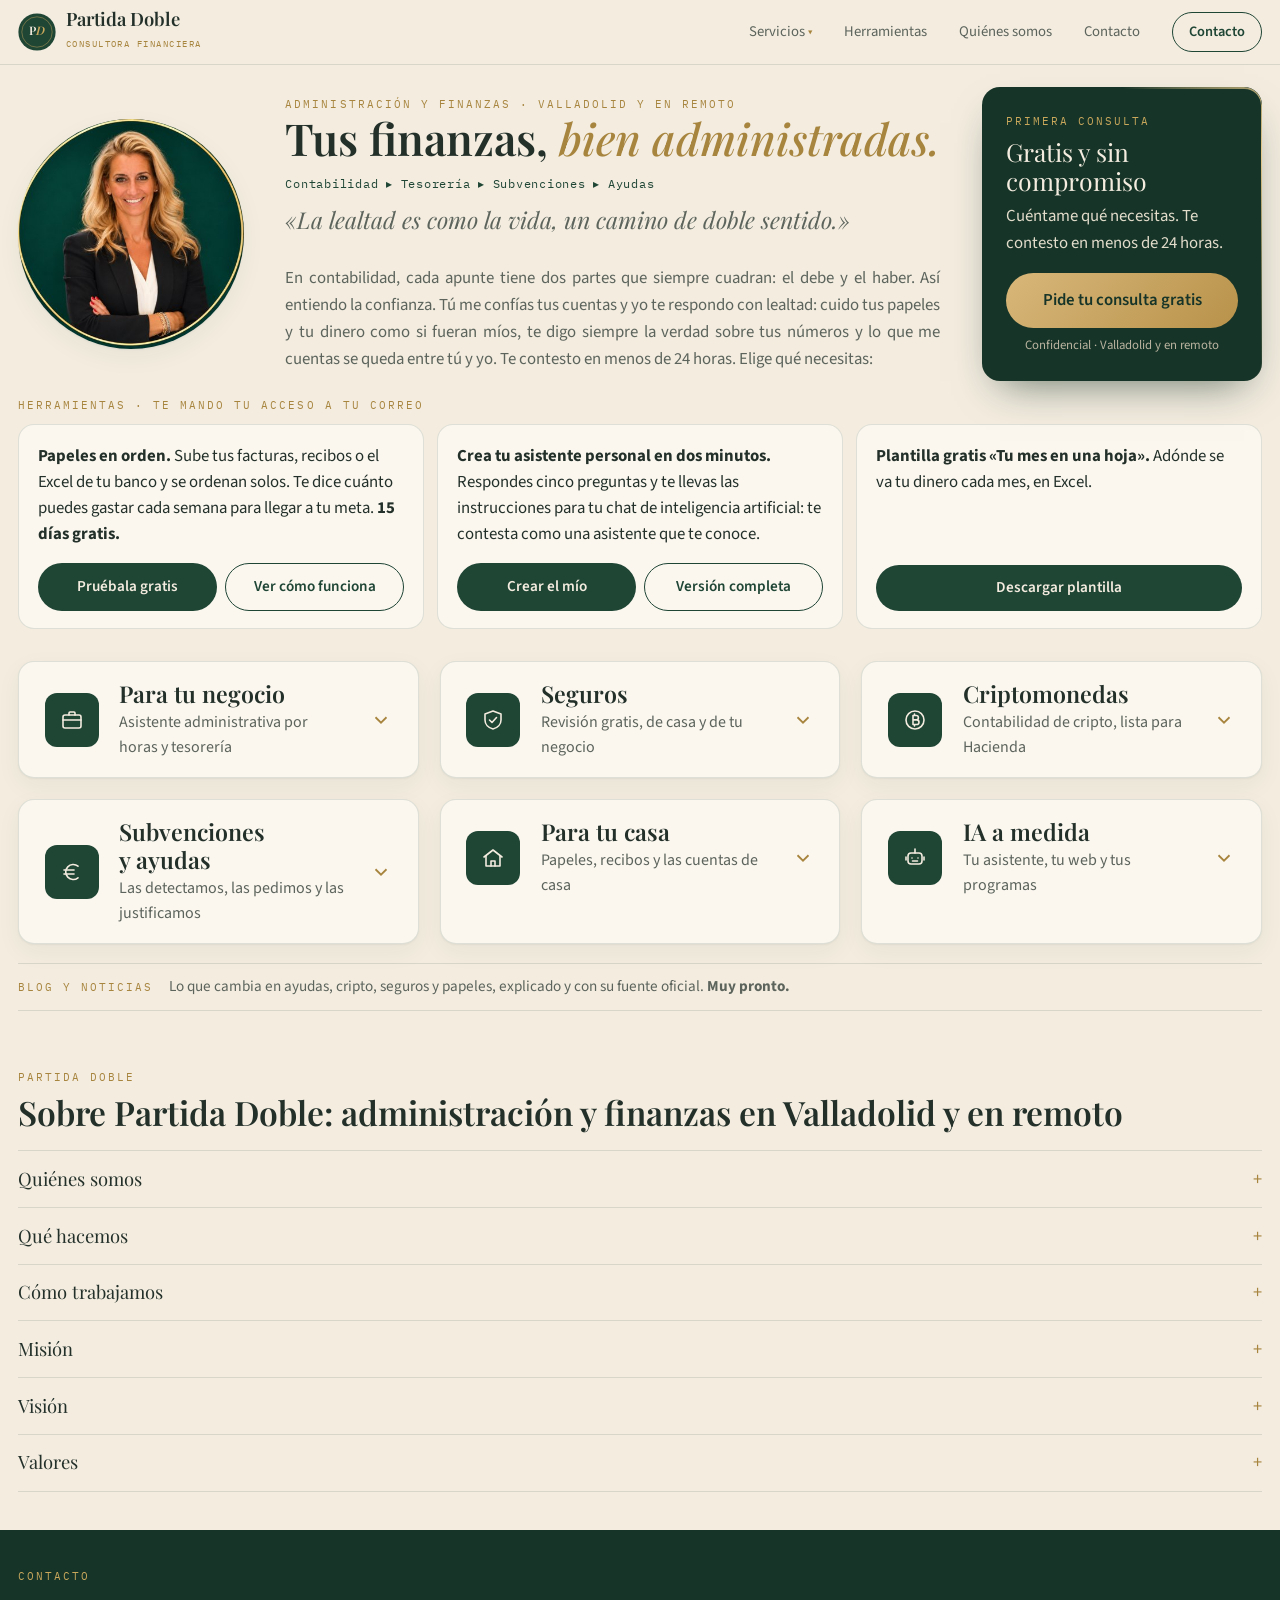
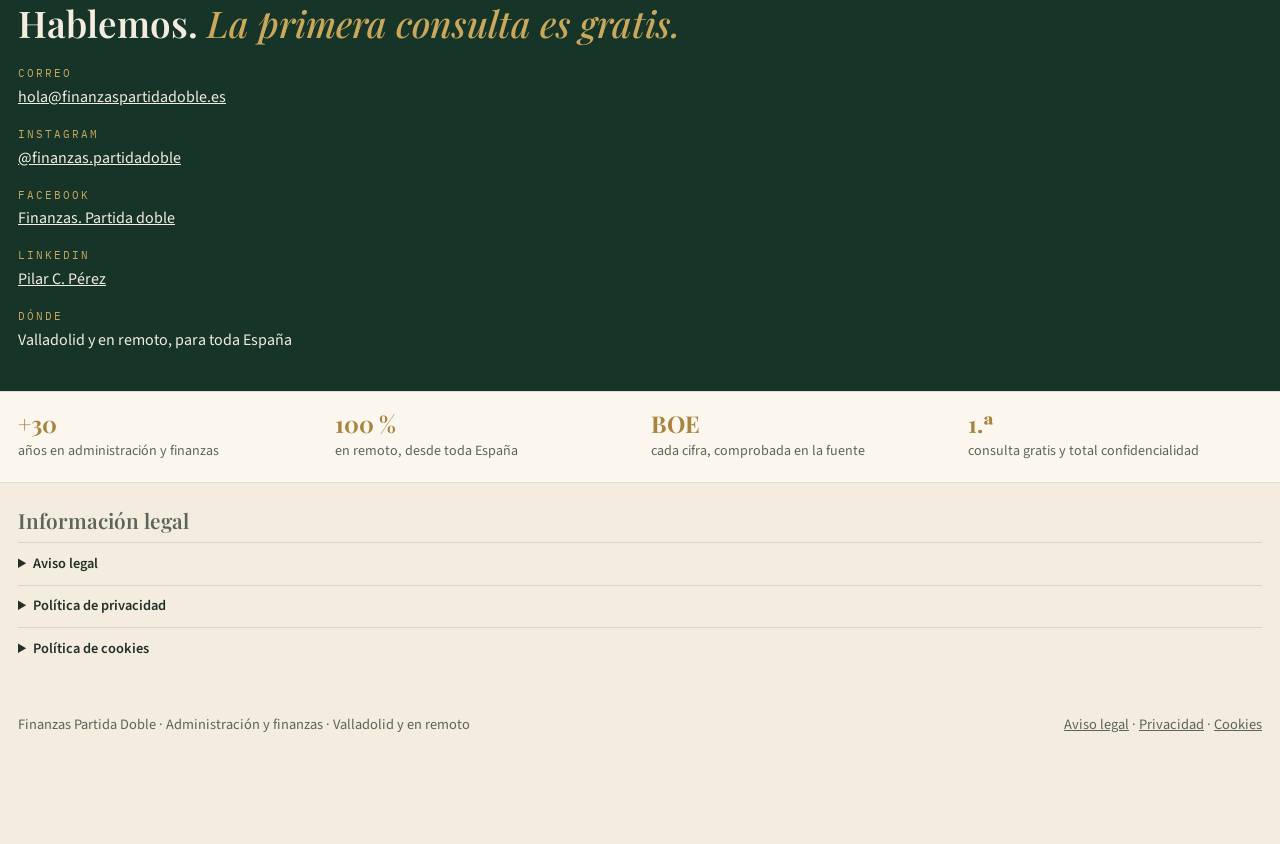
==== commit f8409df1: "Add files via upload" ====
--- a/index.html
+++ b/index.html
@@ -244,8 +244,8 @@
         <span class="dos"><a class="btn" href="asistente/">Crear el mío</a><a class="btn fino" href="https://docs.google.com/forms/d/e/1FAIpQLSdJx13qDp0z784fEgZ4CgXlghzw5OWQIJFbgq5ra16Z3SvVag/viewform" target="_blank" rel="noopener">Versión completa</a></span>
       </div>
       <div class="regalo">
-        <p><b>Plantilla gratis «Tu mes en una hoja».</b> Adónde se va tu dinero cada mes, en Excel. ¿Prefieres que te lo miremos? Pulsa <b>ME INTERESA</b>.</p>
-        <span class="dos"><a class="btn" href="https://docs.google.com/forms/d/e/1FAIpQLSdJx13qDp0z784fEgZ4CgXlghzw5OWQIJFbgq5ra16Z3SvVag/viewform" target="_blank" rel="noopener">ME INTERESA</a><a class="btn fino" href="plantillas/Tu_mes_en_una_hoja.xlsx" download>Descargar plantilla</a></span>
+        <p><b>Plantilla gratis «Tu mes en una hoja».</b> Adónde se va tu dinero cada mes, en Excel.</p>
+        <span class="dos"><a class="btn" style="grid-column:1/-1" href="plantillas/Tu_mes_en_una_hoja.xlsx" download>Descargar plantilla</a></span>
       </div>
     </div>
   </div></section>
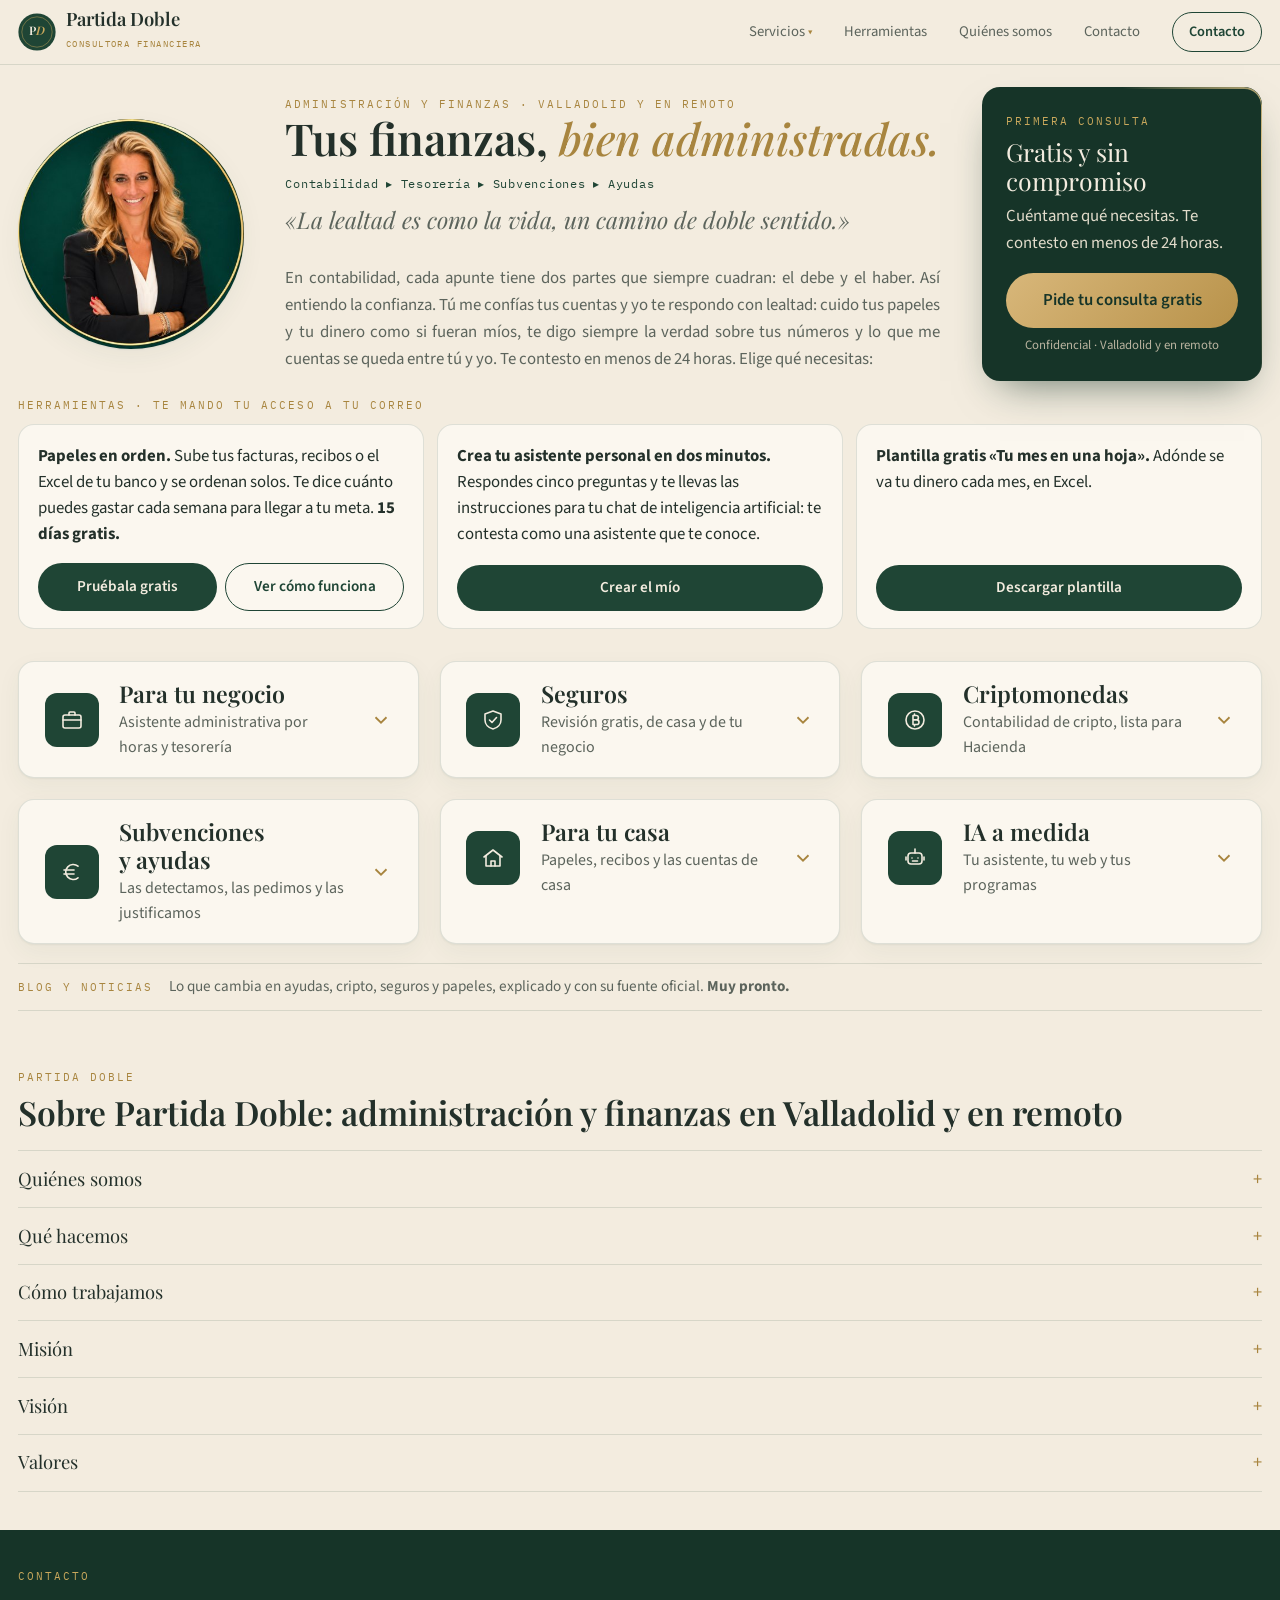
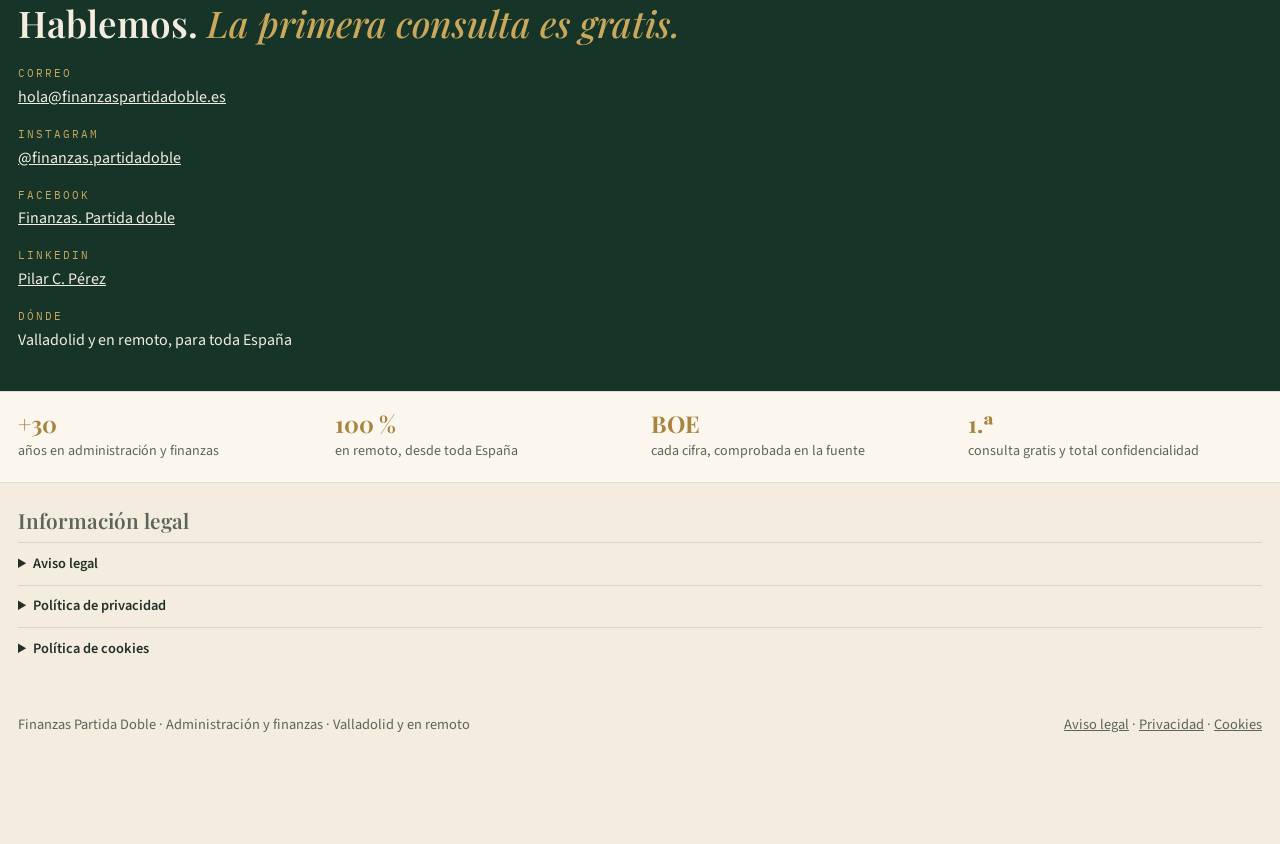
==== commit 154e20da: "Add files via upload" ====
--- a/index.html
+++ b/index.html
@@ -241,7 +241,7 @@
       </div>
       <div class="regalo">
         <p><b>Crea tu asistente personal en dos minutos.</b> Respondes cinco preguntas y te llevas las instrucciones para tu chat de inteligencia artificial: te contesta como una asistente que te conoce.</p>
-        <span class="dos"><a class="btn" href="asistente/">Crear el mío</a><a class="btn fino" href="https://docs.google.com/forms/d/e/1FAIpQLSdJx13qDp0z784fEgZ4CgXlghzw5OWQIJFbgq5ra16Z3SvVag/viewform" target="_blank" rel="noopener">Versión completa</a></span>
+        <span class="dos"><a class="btn" style="grid-column:1/-1" href="asistente/">Crear el mío</a></span>
       </div>
       <div class="regalo">
         <p><b>Plantilla gratis «Tu mes en una hoja».</b> Adónde se va tu dinero cada mes, en Excel.</p>
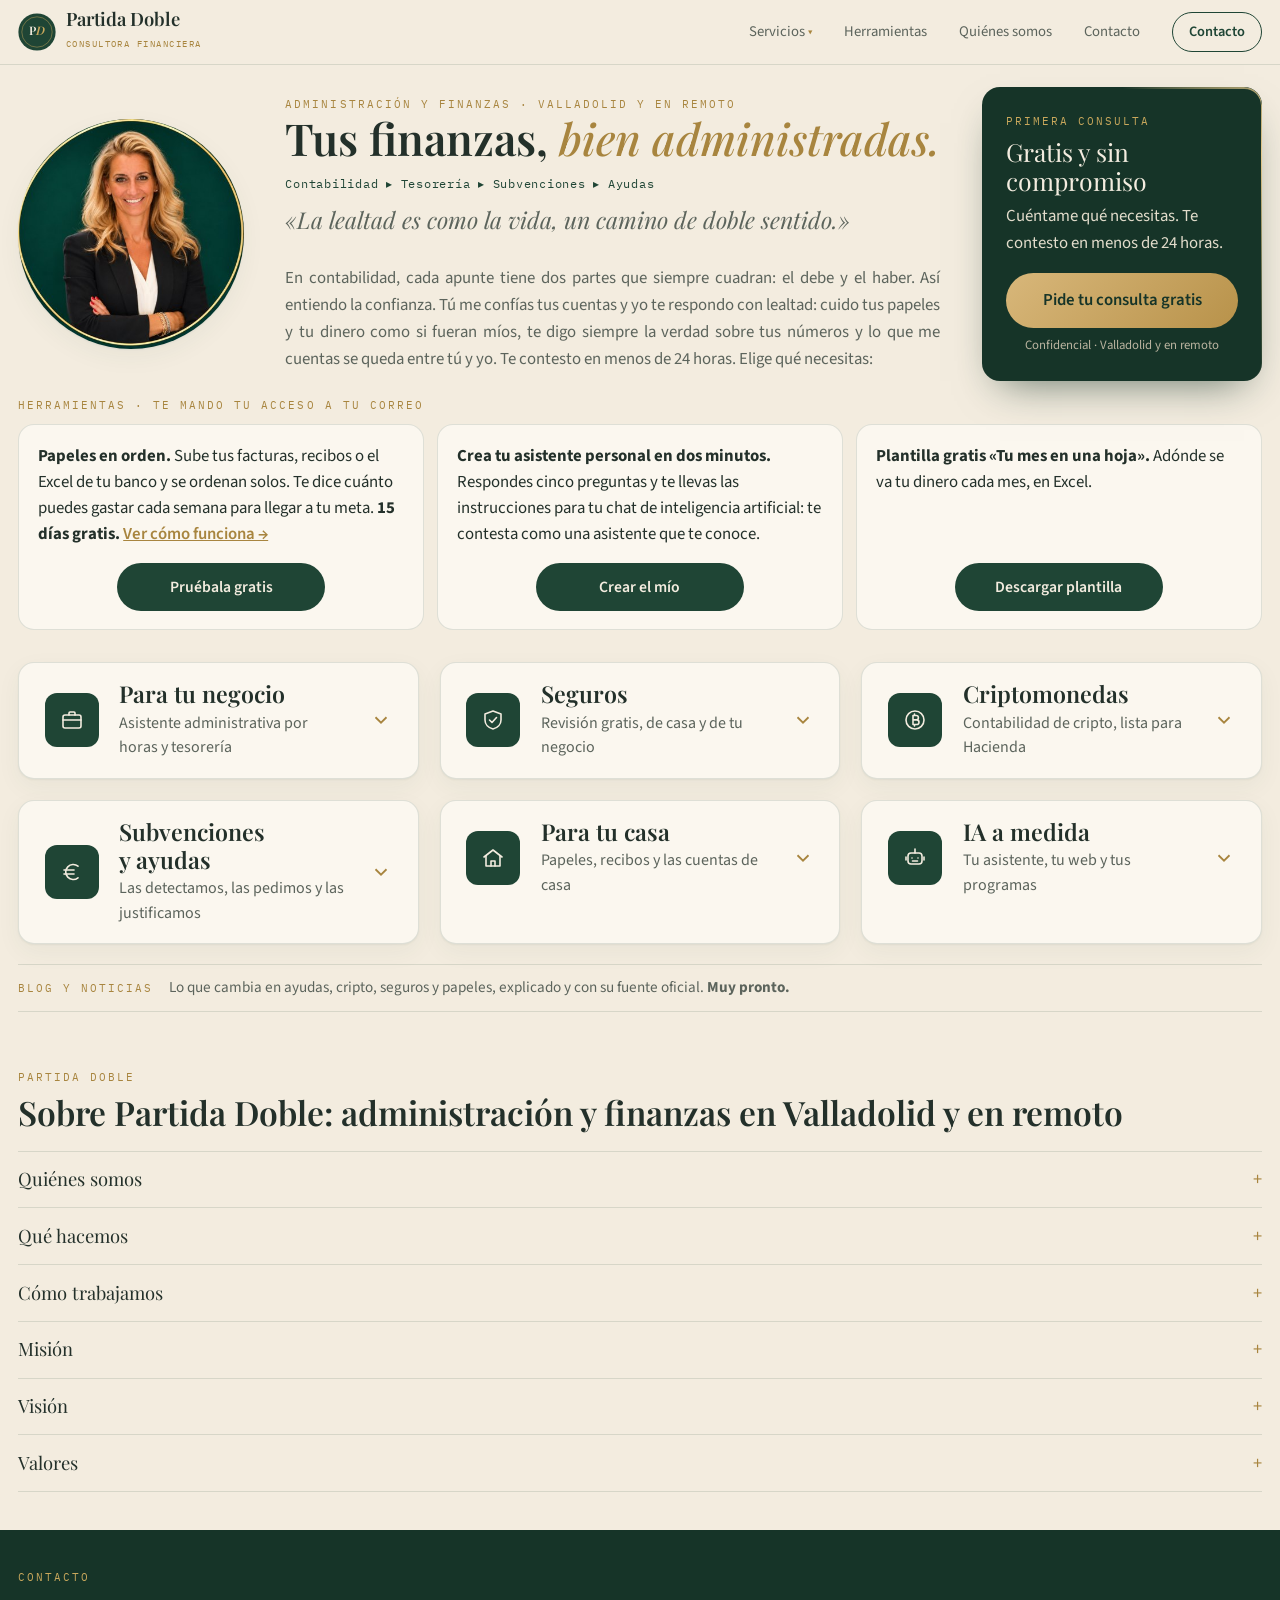
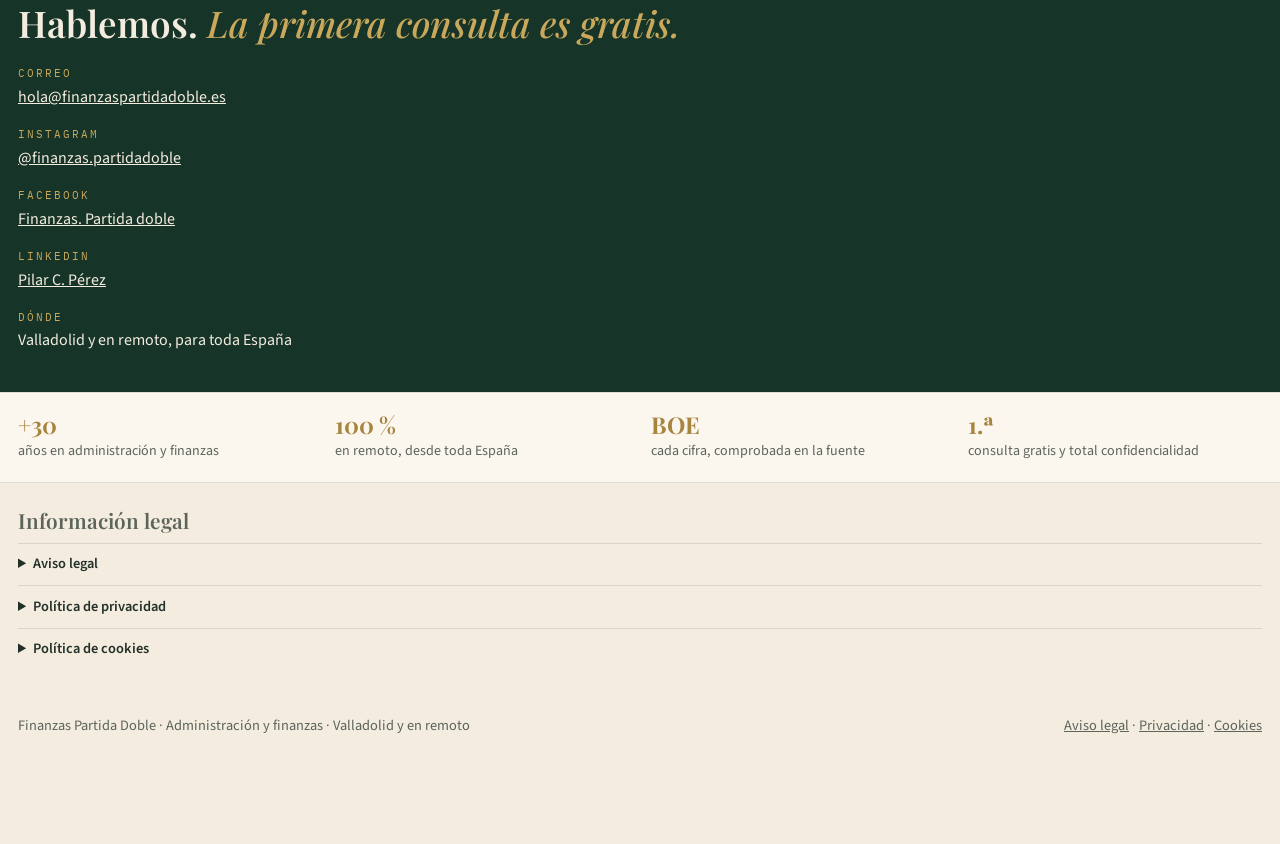
==== commit 6b49e130: "Web: un boton centrado por tarjeta" ====
--- a/index.html
+++ b/index.html
@@ -134,8 +134,8 @@
 .regalos{display:grid;gap:.8rem;margin-top:.2rem}
 @media (min-width:900px){.regalos{grid-template-columns:repeat(3,1fr)}.regalos .regalo{flex-direction:column;align-items:flex-start;justify-content:space-between}.regalos .regalo p{flex:1 1 auto}}
 .herr-arriba{padding-block:0 1.6rem}
-.regalos .dos{display:grid;grid-template-columns:1fr 1fr;gap:.5rem;width:100%;margin-top:auto}
-.regalos .dos .btn{width:100%;text-align:center;justify-content:center;padding:.7rem .6rem;font-size:.95rem;white-space:nowrap}
+.regalos .dos{display:flex;justify-content:center;width:100%;margin-top:auto}
+.regalos .dos .btn{min-width:13rem;text-align:center;justify-content:center;padding:.75rem 1.4rem;font-size:.98rem;white-space:nowrap}
 .regalos .regalo{gap:1rem}
 .regalo code{font-family:var(--f-mono);font-size:.8rem;background:var(--verde);color:var(--sobre-verde);padding:.2rem .5rem;border-radius:5px;letter-spacing:.06em}
 .contacto{background:var(--verde-h);color:var(--sobre-verde)}
@@ -236,16 +236,16 @@
     <div class="eti" style="margin-bottom:.6rem">Herramientas · te mando tu acceso a tu correo</div>
     <div class="regalos">
       <div class="regalo">
-        <p><b>Papeles en orden.</b> Sube tus facturas, recibos o el Excel de tu banco y se ordenan solos. Te dice cuánto puedes gastar cada semana para llegar a tu meta. <b>15 días gratis.</b></p>
-        <span class="dos"><a class="btn" href="papeles/">Pruébala gratis</a><a class="btn fino" href="papeles/?demo=1">Ver cómo funciona</a></span>
+        <p><b>Papeles en orden.</b> Sube tus facturas, recibos o el Excel de tu banco y se ordenan solos. Te dice cuánto puedes gastar cada semana para llegar a tu meta. <b>15 días gratis.</b> <a href="papeles/?demo=1" style="color:var(--oro);font-weight:600;white-space:nowrap">Ver cómo funciona →</a></p>
+        <span class="dos"><a class="btn" href="papeles/">Pruébala gratis</a></span>
       </div>
       <div class="regalo">
         <p><b>Crea tu asistente personal en dos minutos.</b> Respondes cinco preguntas y te llevas las instrucciones para tu chat de inteligencia artificial: te contesta como una asistente que te conoce.</p>
-        <span class="dos"><a class="btn" style="grid-column:1/-1" href="asistente/">Crear el mío</a></span>
+        <span class="dos"><a class="btn" href="asistente/">Crear el mío</a></span>
       </div>
       <div class="regalo">
         <p><b>Plantilla gratis «Tu mes en una hoja».</b> Adónde se va tu dinero cada mes, en Excel.</p>
-        <span class="dos"><a class="btn" style="grid-column:1/-1" href="plantillas/Tu_mes_en_una_hoja.xlsx" download>Descargar plantilla</a></span>
+        <span class="dos"><a class="btn" href="plantillas/Tu_mes_en_una_hoja.xlsx" download>Descargar plantilla</a></span>
       </div>
     </div>
   </div></section>
